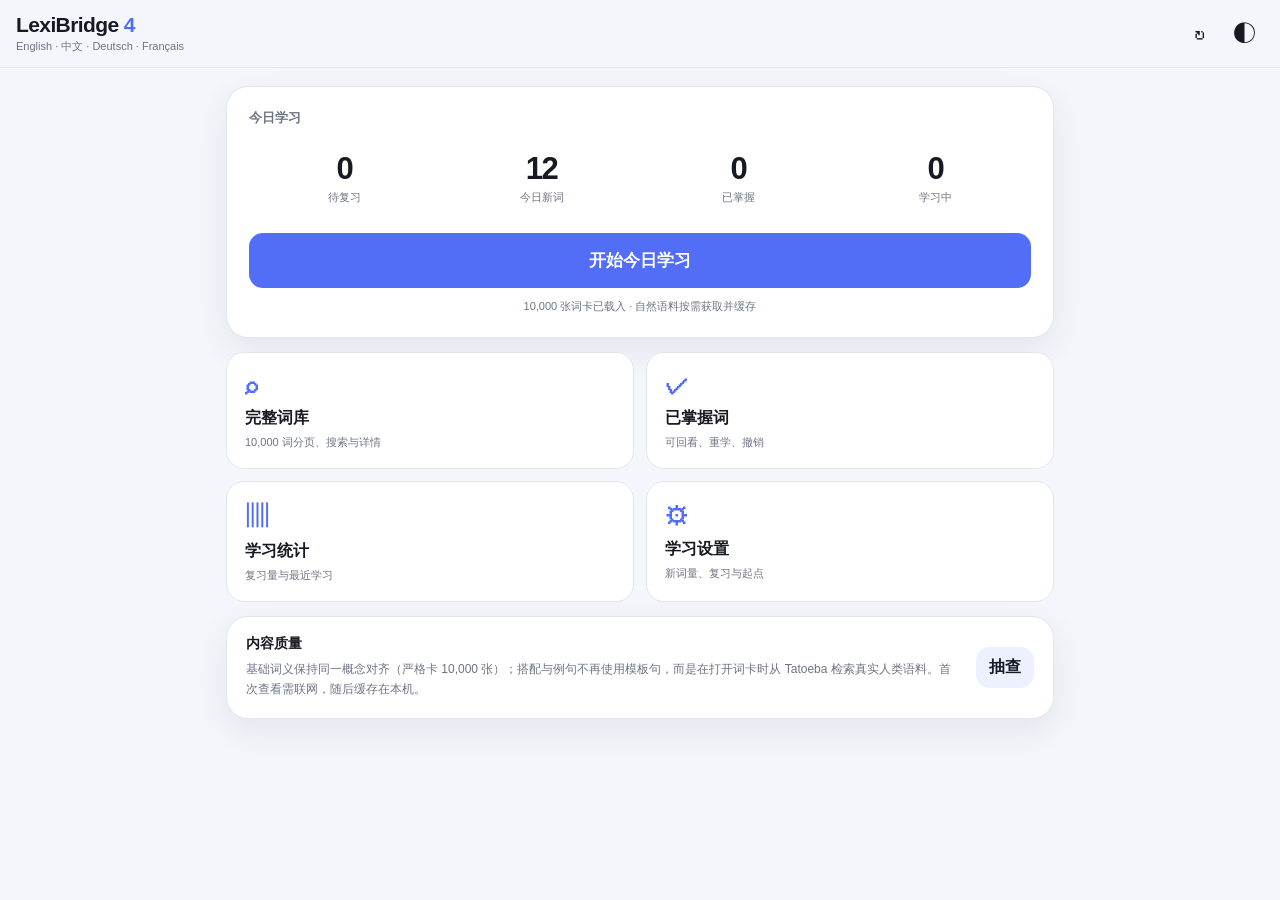
==== index.html @ 97f49d20 "Ship evidence-based natural corpus vocabulary content" ====
<!doctype html>
<html lang="zh-CN">
<head>
<meta charset="utf-8">
<meta name="viewport" content="width=device-width,initial-scale=1,viewport-fit=cover">
<meta name="theme-color" content="#f4f6fb">
<meta name="apple-mobile-web-app-capable" content="yes">
<meta name="apple-mobile-web-app-status-bar-style" content="default">
<meta name="apple-mobile-web-app-title" content="LexiBridge">
<meta name="format-detection" content="telephone=no">
<title>LexiBridge 4 · 英中德法词汇</title>
<link rel="manifest" href="manifest.webmanifest">
<link rel="stylesheet" href="styles.css?v=8">
</head>
<body>
<div id="app">
<header class="topbar">
  <button class="brandButton" type="button" data-view="homeView"><span class="brand">LexiBridge <b>4</b></span><span class="subtitle">English · 中文 · Deutsch · Français</span></button>
  <div class="topActions"><button class="iconbtn" id="updateBtn" type="button" aria-label="检查更新">↻</button><button class="iconbtn" id="themeBtn" type="button" aria-label="切换主题">◐</button></div>
</header>

<main>
<section id="homeView" class="view active">
  <div class="hero card">
    <div class="eyebrow">今日学习</div>
    <div class="metricRow">
      <button class="metric" type="button" data-open-status="due"><strong id="todayDue">—</strong><span>待复习</span></button>
      <button class="metric" type="button" data-open-status="new"><strong id="todayNew">—</strong><span>今日新词</span></button>
      <button class="metric" type="button" data-open-status="mastered"><strong id="mastered">—</strong><span>已掌握</span></button>
      <button class="metric" type="button" data-open-status="learning"><strong id="learningCount">—</strong><span>学习中</span></button>
    </div>
    <button class="primary big" id="startBtn" type="button" disabled>开始今日学习</button>
    <div class="buildState" id="buildState">正在读取 10,000 词库…</div>
  </div>
  <div class="grid2">
    <button class="navcard" type="button" data-view="browseView"><b>⌕</b><span>完整词库</span><small>10,000 词分页、搜索与详情</small></button>
    <button class="navcard" type="button" data-open-status="mastered"><b>✓</b><span>已掌握词</span><small>可回看、重学、撤销</small></button>
    <button class="navcard" type="button" data-view="statsView"><b>▥</b><span>学习统计</span><small>复习量与最近学习</small></button>
    <button class="navcard" type="button" data-view="settingsView"><b>⚙</b><span>学习设置</span><small>新词量、复习与起点</small></button>
  </div>
  <div class="card qualityCard"><div><h2>内容质量</h2><p id="qualitySummary">正在核验四语语义对齐。词卡会区分词网自然例句与结构化语境，不把自动补全冒充人工审校。</p></div><button class="secondary compact" type="button" data-view="browseView">抽查</button></div>
</section>

<section id="studyView" class="view">
  <div class="studyHead"><button class="back" type="button" data-view="homeView">‹</button><div><b id="studyProgress">0 / 0</b><small id="queueLabel">今日队列</small></div><button class="textbtn" type="button" id="endStudy">结束</button></div>
  <div class="progress"><i id="progressBar"></i></div>
  <article class="wordcard">
    <div class="badges"><span id="bandBadge"></span><span id="posBadge"></span><span id="qualityBadge"></span><span id="statusBadge"></span></div>
    <div class="wordLine"><h1 id="studyWord">—</h1><button class="speak" type="button" data-lang="en-US" data-target="studyWord">🔊</button></div>
    <div class="prompt">先主动回忆当前词义，再尝试说出中文、德语和法语对应表达。</div>
    <button class="primary reveal" type="button" id="revealBtn">显示答案</button>
    <div id="answer" class="answer hidden">
      <div class="meaningGrid" id="studyMeaningGrid"></div>
      <section class="usageBlock"><div class="blockTitle"><h2>常用搭配 / 相关表达</h2><span id="studyUsageSource"></span></div><div class="quadList" id="studyPhrases"></div></section>
      <section class="usageBlock"><div class="blockTitle"><h2>四语例句</h2><span id="studyExampleSource"></span></div><div class="quadList examples" id="studyExamples"></div></section>
      <button class="linkButton" type="button" id="openStudyDetail">查看完整词卡与学习记录</button>
      <div class="rating"><button type="button" data-rate="again"><b>忘记</b><small>约 10 分钟</small></button><button type="button" data-rate="hard"><b>困难</b><small>短间隔</small></button><button type="button" data-rate="good"><b>记得</b><small>正常间隔</small></button><button type="button" data-rate="easy"><b>熟练</b><small>长间隔</small></button></div>
      <button class="secondary full" type="button" id="knownCurrent">这个词我原本就会</button>
    </div>
  </article>
</section>

<section id="browseView" class="view">
  <div class="sectionHead"><button class="back" type="button" data-view="homeView">‹</button><h1>完整词库</h1><button class="textbtn" type="button" id="resetFilters">重置</button></div>
  <div class="searchShell"><span>⌕</span><input class="search" id="searchInput" inputmode="search" autocomplete="off" autocapitalize="none" spellcheck="false" placeholder="搜索单词、变形、释义、德语或法语"><button type="button" id="clearSearch">×</button></div>
  <p class="searchHelp" id="searchHelp">支持词形还原与相关度排序，例如 contaminated → contaminate。</p>
  <div class="filterScroller"><button class="chip active" type="button" data-band="all">全部层级</button><button class="chip" type="button" data-band="core">核心</button><button class="chip" type="button" data-band="upper">中高级</button><button class="chip" type="button" data-band="academic">学术</button><button class="chip" type="button" data-band="advanced">高级</button></div>
  <div class="filterRow"><label>状态<select id="statusFilter"><option value="all">全部状态</option><option value="new">未学习</option><option value="learning">学习中</option><option value="due">到期</option><option value="mastered">已掌握</option><option value="known">原本已会</option><option value="favorite">收藏</option></select></label><label>词性<select id="posFilter"><option value="all">全部词性</option><option value="noun">名词</option><option value="verb">动词</option><option value="adjective">形容词</option><option value="adverb">副词</option></select></label><label>排序<select id="sortFilter"><option value="relevance">相关度 / 词频</option><option value="rank">词频序</option><option value="alpha">字母序</option><option value="recent">最近学习</option></select></label></div>
  <div class="resultMeta"><span id="resultSummary">正在准备词库…</span><button class="linkButton inline" type="button" id="jumpRankBtn">跳到序号</button></div>
  <div id="searchResults" class="results"></div>
  <nav class="pager" id="pager"><button class="secondary" type="button" id="prevPage">上一页</button><button class="pageInfo" type="button" id="pageInfo">第 1 / 1 页</button><button class="secondary" type="button" id="nextPage">下一页</button></nav>
</section>

<section id="statsView" class="view">
  <div class="sectionHead"><button class="back" type="button" data-view="homeView">‹</button><h1>学习统计</h1><span></span></div>
  <div class="statsGrid"><button class="card statCard" type="button" data-open-status="learning"><strong id="statSeen">0</strong><span>已接触</span></button><button class="card statCard" type="button" data-open-status="mastered"><strong id="statMastered">0</strong><span>已掌握</span></button><div class="card statCard"><strong id="statReviews">0</strong><span>累计评分</span></div><button class="card statCard" type="button" data-open-status="known"><strong id="statKnown">0</strong><span>原本已会</span></button></div>
  <div class="card chartCard"><h2>未来 7 天到期量</h2><div id="forecast" class="forecast"></div></div>
  <div class="card listCard"><div class="blockTitle"><h2>最近学习</h2><button class="linkButton inline" type="button" data-open-status="learning">查看全部</button></div><div id="recentList" class="miniList"></div></div>
</section>

<section id="settingsView" class="view">
  <div class="sectionHead"><button class="back" type="button" data-view="homeView">‹</button><h1>设置</h1><span></span></div>
  <div class="card settings"><label>每天新词 <input id="dailyNew" type="number" min="0" max="100"></label><label>每天最多复习 <input id="reviewCap" type="number" min="10" max="500"></label><label>新词起点 <select id="startBand"><option value="1">完整 10,000（从核心开始）</option><option value="2501">从中高级 2,501 开始</option><option value="5001">从学术扩展 5,001 开始</option><option value="8001">从高级拓展 8,001 开始</option></select></label><label>掌握至少成功次数 <input id="masterReps" type="number" min="3" max="20"></label><label>掌握所需长期间隔（天） <input id="masterDays" type="number" min="14" max="180"></label><label>每页显示 <select id="pageSize"><option value="40">40 个</option><option value="80">80 个</option><option value="120">120 个</option></select></label><button class="primary full" type="button" id="saveSettings">保存设置</button></div>
  <div class="card settings"><h2>基础词批量状态</h2><p class="settingNote">只标记尚无个人复习记录的核心 2,500 词，可撤销。</p><button class="secondary full" type="button" id="foundationToggle">将核心 2,500 词标记为已会</button></div>
  <div class="card settings"><h2>数据与迁移</h2><button class="secondary full" type="button" id="exportBtn">导出完整学习备份</button><label class="secondary full fileLabel">导入学习备份<input id="importInput" type="file" accept="application/json"></label><button class="danger full" type="button" id="resetBtn">清空学习记录</button></div>
  <div class="card tiny"><b>词库说明</b><p>严格版词库只接受同一 WordNet/ILI 概念下同时存在中、英、德、法对应词的卡片；词网没有自然例句时会显示明确标注的结构化语境。</p></div>
</section>
</main>

<div class="dialogBackdrop hidden" id="detailBackdrop">
  <section class="detailDialog" role="dialog" aria-modal="true">
    <header class="detailHeader"><button class="iconbtn" type="button" id="closeDetail">×</button><div><small>完整词卡</small><h1 id="detailWord">—</h1></div><button class="iconbtn" type="button" id="favoriteBtn">☆</button></header>
    <div class="detailScroll">
      <div class="badges" id="detailBadges"></div>
      <div class="detailActions"><button class="speakPill" type="button" data-lang="en-US" data-target="detailWord">🔊 English</button><button class="speakPill" type="button" id="speakGerman">🔊 Deutsch</button><button class="speakPill" type="button" id="speakFrench">🔊 Français</button></div>
      <div class="meaningGrid" id="detailMeaningGrid"></div>
      <section class="usageBlock"><div class="blockTitle"><h2>常用搭配 / 相关表达</h2><span id="detailUsageSource"></span></div><div class="quadList" id="detailPhrases"></div></section>
      <section class="usageBlock"><div class="blockTitle"><h2>四语例句</h2><span id="detailExampleSource"></span></div><div class="quadList examples" id="detailExamples"></div></section>
      <section class="progressPanel"><h2>学习记录</h2><div id="detailProgress"></div></section>
      <div class="dialogButtons"><button class="secondary" type="button" id="detailKnownBtn">标记原本已会</button><button class="secondary" type="button" id="detailRelearnBtn">重新加入复习</button><button class="danger" type="button" id="detailResetBtn">重置这个词的学习记录</button></div>
    </div>
  </section>
</div>
<div class="toast" id="toast"></div>
</div>
<script src="vocab/meta.js?v=8"></script>
<script src="vocab/part-00.js?v=8"></script><script src="vocab/part-01.js?v=8"></script><script src="vocab/part-02.js?v=8"></script><script src="vocab/part-03.js?v=8"></script><script src="vocab/part-04.js?v=8"></script><script src="vocab/part-05.js?v=8"></script><script src="vocab/part-06.js?v=8"></script><script src="vocab/part-07.js?v=8"></script><script src="vocab/part-08.js?v=8"></script><script src="vocab/part-09.js?v=8"></script>
<script src="app.js?v=8"></script>
</body>
</html>
---- styles.css ----
:root{
  --bg:#f4f6fb;--panel:#fff;--panel2:#f8f9fd;--text:#171a22;--muted:#6d7482;--line:#e2e6ef;
  --accent:#526df6;--accent2:#edf0ff;--good:#087f5b;--good2:#e6f7f1;--warn:#a66200;--warn2:#fff4d9;
  --danger:#c93f46;--danger2:#ffecef;--shadow:0 12px 34px rgba(25,34,65,.08);
  font-family:-apple-system,BlinkMacSystemFont,"SF Pro Text","PingFang SC","Segoe UI",sans-serif;color-scheme:light;
}
:root[data-theme=dark]{--bg:#0e1117;--panel:#171b24;--panel2:#111620;--text:#f4f6fb;--muted:#9ba4b4;--line:#2c3443;--accent:#8798ff;--accent2:#222b4e;--good:#61d6ac;--good2:#15372d;--warn:#ffc35b;--warn2:#3a2d16;--danger:#ff8b92;--danger2:#3a2025;--shadow:none;color-scheme:dark}
*{box-sizing:border-box}html{scroll-behavior:smooth}body{margin:0;background:var(--bg);color:var(--text);min-height:100vh;-webkit-tap-highlight-color:transparent}button,input,select{font:inherit}button{cursor:pointer;color:inherit}button:disabled{opacity:.5;cursor:not-allowed}.srOnly{position:absolute;width:1px;height:1px;padding:0;margin:-1px;overflow:hidden;clip:rect(0,0,0,0);white-space:nowrap;border:0}
.topbar{position:sticky;top:0;z-index:20;padding:calc(13px + env(safe-area-inset-top)) max(16px,env(safe-area-inset-right)) 13px max(16px,env(safe-area-inset-left));display:flex;align-items:center;justify-content:space-between;background:color-mix(in srgb,var(--bg) 88%,transparent);backdrop-filter:blur(22px);-webkit-backdrop-filter:blur(22px);border-bottom:1px solid var(--line)}
.brandButton{border:0;background:none;text-align:left;padding:0}.brand{display:block;font-size:21px;font-weight:850;letter-spacing:-.6px}.brand b{color:var(--accent)}.subtitle{display:block;font-size:11px;color:var(--muted);margin-top:2px}.topActions{display:flex;gap:4px}.iconbtn,.back,.textbtn,.speak,.miniSpeak{border:0;background:transparent}.iconbtn{font-size:23px;width:40px;height:40px;border-radius:50%}.iconbtn:active{background:var(--accent2)}
.view{display:none;max-width:860px;margin:auto;padding:18px 16px calc(34px + env(safe-area-inset-bottom))}.view.active{display:block}.card,.wordcard,.resultCard,.detailDialog{background:var(--panel);border:1px solid var(--line);box-shadow:var(--shadow)}.card,.wordcard{border-radius:22px}.hero{padding:22px}.eyebrow{font-size:13px;color:var(--muted);font-weight:750}.metricRow{display:grid;grid-template-columns:repeat(4,1fr);gap:6px;margin:17px 0 21px}.metric{border:0;background:transparent;border-radius:14px;padding:7px 2px}.metric:active{background:var(--accent2)}.metric strong{display:block;font-size:31px;letter-spacing:-1.4px}.metric span{font-size:11px;color:var(--muted)}
.primary,.secondary,.danger{border:0;border-radius:14px;padding:13px 16px;font-weight:760}.primary{background:var(--accent);color:#fff}.secondary{background:var(--accent2);color:var(--text)}.danger{background:var(--danger2);color:var(--danger)}.big{width:100%;font-size:17px;padding:16px}.compact{padding:10px 13px;white-space:nowrap}.full{width:100%;margin-top:10px}.buildState{font-size:11px;color:var(--muted);text-align:center;margin-top:10px;line-height:1.5}
.grid2{display:grid;grid-template-columns:1fr 1fr;gap:12px;margin:14px 0}.navcard{background:var(--panel);border:1px solid var(--line);border-radius:18px;padding:18px;text-align:left;min-height:112px}.navcard:active{transform:scale(.985)}.navcard b{display:block;font-size:24px;color:var(--accent)}.navcard span{display:block;font-weight:820;margin:9px 0 3px}.navcard small{color:var(--muted);font-size:11px;line-height:1.4}.qualityCard{padding:18px 19px;display:flex;align-items:center;gap:14px}.qualityCard>div{flex:1}.qualityCard h2,.chartCard h2,.listCard h2,.usageBlock h2,.progressPanel h2,.settings h2{font-size:14px;margin:0 0 7px}.qualityCard p{font-size:12px;color:var(--muted);line-height:1.65;margin:0}
.studyHead,.sectionHead{display:grid;grid-template-columns:52px 1fr 52px;align-items:center;margin-bottom:10px}.studyHead>div,.sectionHead h1{text-align:center}.sectionHead h1{font-size:19px;margin:0}.studyHead small{display:block;color:var(--muted);font-size:11px}.back{font-size:38px;text-align:left;padding:0;height:44px}.textbtn{font-size:13px;color:var(--accent);padding:8px 0}.progress{height:4px;background:var(--line);border-radius:4px;overflow:hidden;margin-bottom:14px}.progress i{display:block;height:100%;background:var(--accent);transition:.25s}.wordcard{padding:24px 20px}.badges{display:flex;gap:7px;flex-wrap:wrap}.badges span,.rank,.statusPill,.sourcePill{font-size:10px;padding:5px 8px;border-radius:999px;background:var(--accent2);color:var(--muted)}.statusPill.good{background:var(--good2);color:var(--good)}.statusPill.warn{background:var(--warn2);color:var(--warn)}.wordLine{display:flex;align-items:center;justify-content:center;gap:8px;margin:25px 0 12px}.wordLine h1{font-size:43px;line-height:1.05;margin:0;letter-spacing:-1.6px;overflow-wrap:anywhere;text-align:center}.speak{font-size:20px}.prompt{text-align:center;color:var(--muted);font-size:14px;line-height:1.65;margin:14px auto 24px;max-width:520px}.reveal{display:block;margin:auto;min-width:190px}.hidden{display:none!important}
.meaningGrid{display:grid;grid-template-columns:1fr 1fr;gap:10px;margin-top:18px}.meaningBox{border:1px solid var(--line);border-radius:15px;padding:13px;background:var(--panel2)}.meaningBox header{display:flex;justify-content:space-between;align-items:center}.meaningBox label{font-size:10px;text-transform:uppercase;color:var(--muted);font-weight:850}.meaningBox p{margin:6px 0 0;font-size:14px;line-height:1.5}.miniSpeak{padding:2px 4px;font-size:12px}.usageBlock,.progressPanel{border:1px solid var(--line);border-radius:16px;padding:14px;margin-top:11px}.blockTitle{display:flex;align-items:center;justify-content:space-between;gap:8px}.blockTitle h2{margin:0}.blockTitle span{font-size:9px;color:var(--muted)}.quadList{display:grid;gap:8px;margin-top:10px}.quadItem{display:grid;grid-template-columns:28px 1fr;gap:7px;align-items:start;font-size:13px;line-height:1.55}.quadItem b{font-size:10px;color:var(--accent);padding-top:2px}.quadItem span{color:var(--muted)}.quadList.examples .quadItem span{color:var(--text)}.linkButton{border:0;background:none;color:var(--accent);font-size:12px;padding:11px 0;text-align:left}.linkButton.inline{padding:0}.rating{display:grid;grid-template-columns:repeat(4,1fr);gap:6px;margin-top:13px}.rating button{border:1px solid var(--line);background:var(--panel2);border-radius:13px;padding:10px 3px}.rating b{display:block;font-size:12px}.rating small{display:block;color:var(--muted);font-size:9px;margin-top:3px}
.searchShell{display:grid;grid-template-columns:24px 1fr 34px;align-items:center;border:1px solid var(--line);border-radius:16px;background:var(--panel);padding:0 8px 0 13px;box-shadow:var(--shadow)}.searchShell>span{color:var(--muted);font-size:20px}.search{width:100%;border:0;background:transparent;color:var(--text);padding:14px 6px;outline:none}.searchShell>button{border:0;background:transparent;color:var(--muted);font-size:22px;height:38px}.searchHelp{margin:7px 3px 0;color:var(--muted);font-size:10px;line-height:1.5}.filterScroller{display:flex;gap:7px;overflow:auto;padding:12px 0 9px;scrollbar-width:none}.filterScroller::-webkit-scrollbar{display:none}.chip{white-space:nowrap;border:1px solid var(--line);background:var(--panel);color:var(--muted);border-radius:999px;padding:8px 12px;font-size:12px}.chip.active{background:var(--accent);color:#fff;border-color:var(--accent)}.filterRow{display:grid;grid-template-columns:repeat(3,1fr);gap:8px}.filterRow label{font-size:9px;color:var(--muted)}.filterRow select{display:block;width:100%;margin-top:4px;border:1px solid var(--line);background:var(--panel);color:var(--text);border-radius:11px;padding:9px 7px;font-size:11px}.resultMeta{display:flex;align-items:center;justify-content:space-between;gap:12px;margin:14px 2px 8px;color:var(--muted);font-size:11px}.results{display:grid;gap:9px}.resultCard{width:100%;border-radius:18px;padding:14px 15px;text-align:left;display:grid;grid-template-columns:minmax(0,1fr) minmax(0,1.25fr);gap:12px}.resultCard:active{transform:scale(.992)}.resultTop{min-width:0}.resultTitle{display:flex;align-items:center;gap:7px;min-width:0}.resultTitle strong{font-size:19px;overflow:hidden;text-overflow:ellipsis;white-space:nowrap}.resultMetaLine{display:flex;gap:5px;flex-wrap:wrap;margin-top:6px;color:var(--muted);font-size:10px}.langs{display:grid;gap:5px;font-size:12px;align-content:center;min-width:0}.langs span{overflow:hidden;text-overflow:ellipsis;white-space:nowrap}.phrasePreview{display:block;color:var(--muted);font-size:10px;margin-top:7px;overflow:hidden;text-overflow:ellipsis;white-space:nowrap}.match{background:var(--warn2);color:var(--text);border-radius:3px;padding:0 1px}.empty{text-align:center;color:var(--muted);padding:42px 10px}.pager{display:grid;grid-template-columns:1fr auto 1fr;align-items:center;gap:10px;margin:14px 0 22px}.pager .secondary:first-child{justify-self:start}.pager .secondary:last-child{justify-self:end}.pageInfo{border:0;background:transparent;color:var(--muted);font-size:12px;padding:10px}.pager .secondary{padding:10px 14px;font-size:12px}
.statsGrid{display:grid;grid-template-columns:1fr 1fr;gap:10px;margin-bottom:12px}.statCard{padding:20px;text-align:center;border-radius:18px}.statCard strong{display:block;font-size:30px}.statCard span{font-size:11px;color:var(--muted)}button.statCard:active{background:var(--accent2)}.chartCard,.listCard{padding:18px;margin-bottom:12px}.forecast{height:180px;display:grid;grid-template-columns:repeat(7,1fr);gap:7px;align-items:end}.forecast div{height:150px;display:flex;flex-direction:column;justify-content:flex-end;align-items:center;gap:4px}.forecast i{width:70%;background:var(--accent);border-radius:8px 8px 3px 3px;min-height:5px}.forecast b{font-size:10px}.forecast span{font-size:9px;color:var(--muted)}.miniList{display:grid;gap:1px}.miniItem{border:0;background:transparent;padding:11px 0;border-bottom:1px solid var(--line);display:flex;justify-content:space-between;align-items:center;text-align:left}.miniItem:last-child{border-bottom:0}.miniItem b{font-size:14px}.miniItem span{font-size:10px;color:var(--muted)}
.settings{padding:18px;margin-bottom:12px}.settings>label:not(.fileLabel){display:flex;align-items:center;justify-content:space-between;gap:12px;padding:11px 0;border-bottom:1px solid var(--line);font-size:13px}.settings input[type=number],.settings select{max-width:165px;border:1px solid var(--line);background:var(--panel2);color:var(--text);border-radius:9px;padding:8px}.settingNote,.tiny p{margin:0;color:var(--muted);font-size:12px;line-height:1.65}.fileLabel{display:block;text-align:center;position:relative}.fileLabel input{position:absolute;opacity:0;inset:0;width:100%}.tiny{padding:16px;font-size:12px}
.dialogBackdrop{position:fixed;inset:0;z-index:80;background:rgba(6,9,16,.52);display:flex;align-items:flex-end;justify-content:center;padding-top:env(safe-area-inset-top)}.detailDialog{width:min(760px,100%);height:min(92vh,900px);border-radius:26px 26px 0 0;overflow:hidden;display:flex;flex-direction:column}.detailHeader{display:grid;grid-template-columns:48px 1fr 48px;align-items:center;padding:12px 12px 10px;border-bottom:1px solid var(--line);background:var(--panel)}.detailHeader>div{text-align:center}.detailHeader small{color:var(--muted);font-size:9px}.detailHeader h1{font-size:24px;margin:1px 0 0;overflow-wrap:anywhere}.detailScroll{overflow:auto;padding:15px 16px calc(24px + env(safe-area-inset-bottom))}.detailActions{display:flex;gap:7px;overflow:auto;margin:12px 0}.speakPill{border:1px solid var(--line);background:var(--panel2);border-radius:999px;padding:8px 11px;white-space:nowrap;font-size:11px}.progressPanel #detailProgress{font-size:12px;color:var(--muted);line-height:1.7}.progressFacts{display:grid;grid-template-columns:repeat(3,1fr);gap:8px;margin-top:9px}.progressFacts div{background:var(--panel2);border-radius:11px;padding:9px;text-align:center}.progressFacts b{display:block;color:var(--text);font-size:15px}.progressFacts span{font-size:9px}.dialogButtons{display:grid;grid-template-columns:1fr 1fr;gap:8px;margin-top:12px}.dialogButtons .danger{grid-column:1/-1}.toast{position:fixed;left:50%;bottom:calc(24px + env(safe-area-inset-bottom));transform:translate(-50%,20px);background:#111827;color:#fff;padding:10px 15px;border-radius:999px;font-size:12px;opacity:0;pointer-events:none;transition:.2s;z-index:120;max-width:92%;text-align:center}.toast.show{opacity:1;transform:translate(-50%,0)}
@media(min-width:760px){.dialogBackdrop{align-items:center;padding:20px}.detailDialog{border-radius:26px;height:min(88vh,860px)}}
@media(max-width:560px){.view{padding-left:12px;padding-right:12px}.hero{padding:19px 15px}.metricRow{grid-template-columns:repeat(4,1fr)}.metric strong{font-size:27px}.metric span{font-size:9px}.wordcard{padding:20px 13px}.wordLine h1{font-size:36px}.meaningGrid{grid-template-columns:1fr}.rating{gap:4px}.rating button{padding:10px 1px}.resultCard{grid-template-columns:1fr}.filterRow{grid-template-columns:1fr 1fr}.filterRow label:last-child{grid-column:1/-1}.qualityCard{align-items:flex-start;flex-direction:column}.qualityCard .compact{width:100%}.dialogButtons{grid-template-columns:1fr}.dialogButtons .danger{grid-column:auto}.grid2{gap:10px}.navcard{padding:16px;min-height:108px}}
@media(max-width:370px){.metricRow{grid-template-columns:1fr 1fr}.grid2{grid-template-columns:1fr}.rating{grid-template-columns:1fr 1fr}}
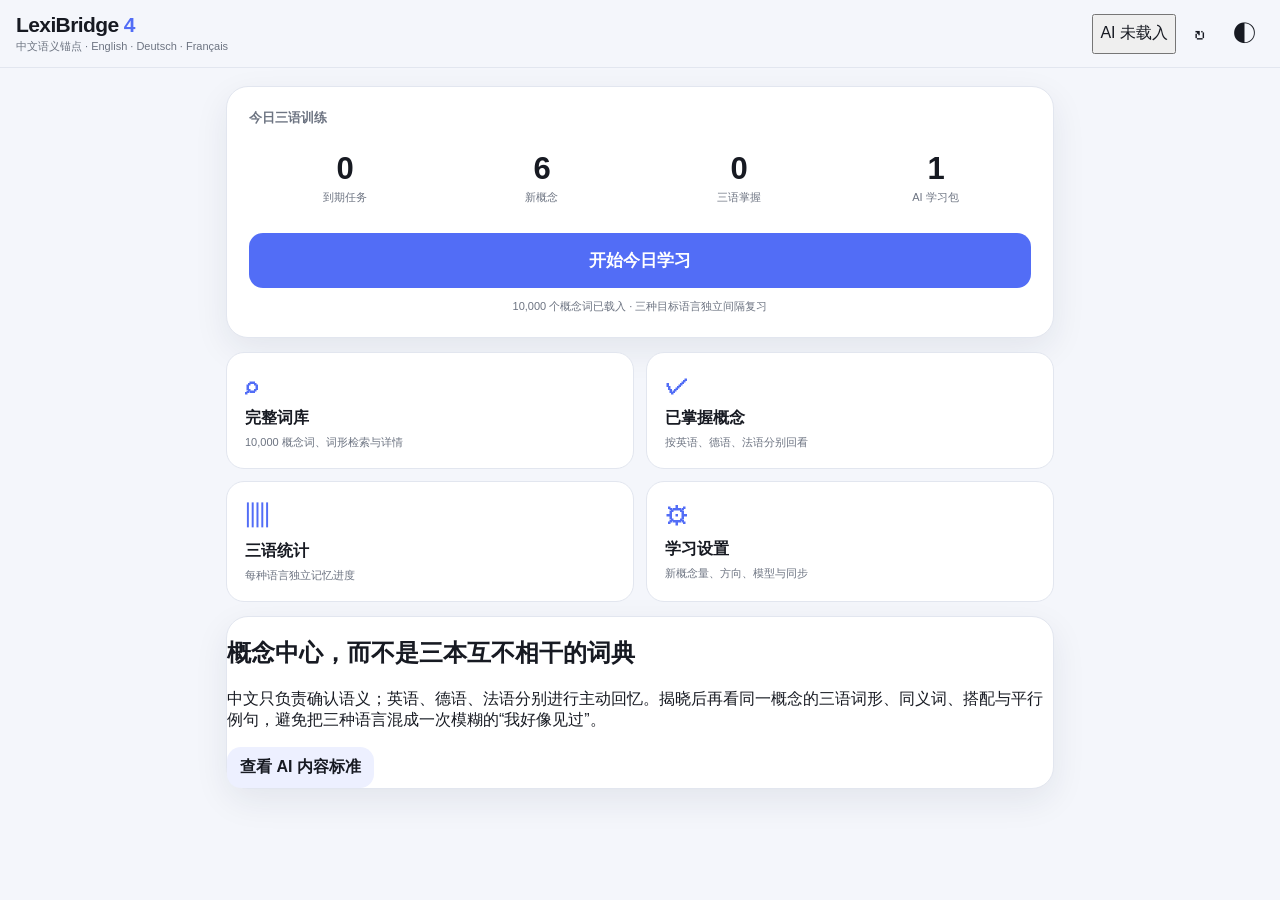
==== commit 55e2df02: "Redesign app around concept-centered English German French learning" ====
--- a/index.html
+++ b/index.html
@@ -8,103 +8,202 @@
 <meta name="apple-mobile-web-app-status-bar-style" content="default">
 <meta name="apple-mobile-web-app-title" content="LexiBridge">
 <meta name="format-detection" content="telephone=no">
-<title>LexiBridge 4 · 英中德法词汇</title>
+<title>LexiBridge 4 · 英德法概念词汇</title>
 <link rel="manifest" href="manifest.webmanifest">
-<link rel="stylesheet" href="styles.css?v=8">
+<link rel="stylesheet" href="styles.css?v=9">
+<script src="https://js.puter.com/v2/"></script>
 </head>
 <body>
 <div id="app">
 <header class="topbar">
-  <button class="brandButton" type="button" data-view="homeView"><span class="brand">LexiBridge <b>4</b></span><span class="subtitle">English · 中文 · Deutsch · Français</span></button>
-  <div class="topActions"><button class="iconbtn" id="updateBtn" type="button" aria-label="检查更新">↻</button><button class="iconbtn" id="themeBtn" type="button" aria-label="切换主题">◐</button></div>
+  <button class="brandButton" type="button" data-view="homeView" aria-label="返回首页">
+    <span class="brand">LexiBridge <b>4</b></span>
+    <span class="subtitle">中文语义锚点 · English · Deutsch · Français</span>
+  </button>
+  <div class="topActions">
+    <button class="aiStatusBtn" id="aiBtn" type="button" aria-label="启用 AI 四语学习包"><span id="aiDot"></span><span id="aiBtnText">启用 AI</span></button>
+    <button class="iconbtn" id="updateBtn" type="button" aria-label="检查更新">↻</button>
+    <button class="iconbtn" id="themeBtn" type="button" aria-label="切换主题">◐</button>
+  </div>
 </header>
 
 <main>
 <section id="homeView" class="view active">
   <div class="hero card">
-    <div class="eyebrow">今日学习</div>
+    <div class="eyebrow">今日三语训练</div>
     <div class="metricRow">
-      <button class="metric" type="button" data-open-status="due"><strong id="todayDue">—</strong><span>待复习</span></button>
-      <button class="metric" type="button" data-open-status="new"><strong id="todayNew">—</strong><span>今日新词</span></button>
-      <button class="metric" type="button" data-open-status="mastered"><strong id="mastered">—</strong><span>已掌握</span></button>
-      <button class="metric" type="button" data-open-status="learning"><strong id="learningCount">—</strong><span>学习中</span></button>
+      <button class="metric" type="button" data-open-status="due"><strong id="todayDue">—</strong><span>到期任务</span></button>
+      <button class="metric" type="button" data-open-status="new"><strong id="todayNew">—</strong><span>新概念</span></button>
+      <button class="metric" type="button" data-open-status="mastered"><strong id="mastered">—</strong><span>三语掌握</span></button>
+      <button class="metric" type="button" data-open-status="rich"><strong id="richCount">—</strong><span>AI 学习包</span></button>
     </div>
     <button class="primary big" id="startBtn" type="button" disabled>开始今日学习</button>
     <div class="buildState" id="buildState">正在读取 10,000 词库…</div>
   </div>
+
   <div class="grid2">
-    <button class="navcard" type="button" data-view="browseView"><b>⌕</b><span>完整词库</span><small>10,000 词分页、搜索与详情</small></button>
-    <button class="navcard" type="button" data-open-status="mastered"><b>✓</b><span>已掌握词</span><small>可回看、重学、撤销</small></button>
-    <button class="navcard" type="button" data-view="statsView"><b>▥</b><span>学习统计</span><small>复习量与最近学习</small></button>
-    <button class="navcard" type="button" data-view="settingsView"><b>⚙</b><span>学习设置</span><small>新词量、复习与起点</small></button>
-  </div>
-  <div class="card qualityCard"><div><h2>内容质量</h2><p id="qualitySummary">正在核验四语语义对齐。词卡会区分词网自然例句与结构化语境，不把自动补全冒充人工审校。</p></div><button class="secondary compact" type="button" data-view="browseView">抽查</button></div>
+    <button class="navcard" type="button" data-view="browseView"><b>⌕</b><span>完整词库</span><small>10,000 概念词、词形检索与详情</small></button>
+    <button class="navcard" type="button" data-open-status="mastered"><b>✓</b><span>已掌握概念</span><small>按英语、德语、法语分别回看</small></button>
+    <button class="navcard" type="button" data-view="statsView"><b>▥</b><span>三语统计</span><small>每种语言独立记忆进度</small></button>
+    <button class="navcard" type="button" data-view="settingsView"><b>⚙</b><span>学习设置</span><small>新概念量、方向、模型与同步</small></button>
+  </div>
+
+  <div class="card principleCard">
+    <div>
+      <h2>概念中心，而不是三本互不相干的词典</h2>
+      <p>中文只负责确认语义；英语、德语、法语分别进行主动回忆。揭晓后再看同一概念的三语词形、同义词、搭配与平行例句，避免把三种语言混成一次模糊的“我好像见过”。</p>
+    </div>
+    <button class="secondary compact" type="button" id="aiExplainBtn">查看 AI 内容标准</button>
+  </div>
 </section>
 
 <section id="studyView" class="view">
-  <div class="studyHead"><button class="back" type="button" data-view="homeView">‹</button><div><b id="studyProgress">0 / 0</b><small id="queueLabel">今日队列</small></div><button class="textbtn" type="button" id="endStudy">结束</button></div>
+  <div class="studyHead">
+    <button class="back" type="button" data-view="homeView">‹</button>
+    <div><b id="studyProgress">0 / 0</b><small id="queueLabel">今日队列</small></div>
+    <button class="textbtn" type="button" id="endStudy">结束</button>
+  </div>
   <div class="progress"><i id="progressBar"></i></div>
   <article class="wordcard">
-    <div class="badges"><span id="bandBadge"></span><span id="posBadge"></span><span id="qualityBadge"></span><span id="statusBadge"></span></div>
-    <div class="wordLine"><h1 id="studyWord">—</h1><button class="speak" type="button" data-lang="en-US" data-target="studyWord">🔊</button></div>
-    <div class="prompt">先主动回忆当前词义，再尝试说出中文、德语和法语对应表达。</div>
+    <div class="badges"><span id="bandBadge"></span><span id="posBadge"></span><span id="langBadge"></span><span id="directionBadge"></span><span id="statusBadge"></span></div>
+    <div class="cueBlock">
+      <div class="cueLabel" id="cueLabel">请回忆</div>
+      <h1 id="studyCue">—</h1>
+      <button class="speak" type="button" id="studySpeakBtn" aria-label="朗读">🔊</button>
+    </div>
+    <div class="prompt" id="recallPrompt">先独立回忆，再显示答案。</div>
     <button class="primary reveal" type="button" id="revealBtn">显示答案</button>
     <div id="answer" class="answer hidden">
+      <div class="answerHead">
+        <div><small>目标答案</small><h2 id="targetAnswer">—</h2></div>
+        <button class="speakPill" type="button" id="answerSpeakBtn">🔊 朗读</button>
+      </div>
       <div class="meaningGrid" id="studyMeaningGrid"></div>
-      <section class="usageBlock"><div class="blockTitle"><h2>常用搭配 / 相关表达</h2><span id="studyUsageSource"></span></div><div class="quadList" id="studyPhrases"></div></section>
-      <section class="usageBlock"><div class="blockTitle"><h2>四语例句</h2><span id="studyExampleSource"></span></div><div class="quadList examples" id="studyExamples"></div></section>
-      <button class="linkButton" type="button" id="openStudyDetail">查看完整词卡与学习记录</button>
-      <div class="rating"><button type="button" data-rate="again"><b>忘记</b><small>约 10 分钟</small></button><button type="button" data-rate="hard"><b>困难</b><small>短间隔</small></button><button type="button" data-rate="good"><b>记得</b><small>正常间隔</small></button><button type="button" data-rate="easy"><b>熟练</b><small>长间隔</small></button></div>
-      <button class="secondary full" type="button" id="knownCurrent">这个词我原本就会</button>
+      <div class="aiPanel" id="studyAiPanel"></div>
+      <button class="linkButton" type="button" id="openStudyDetail">打开完整四语学习包</button>
+      <div class="rating">
+        <button type="button" data-rate="again"><b>忘记</b><small>10 分钟</small></button>
+        <button type="button" data-rate="hard"><b>困难</b><small>短间隔</small></button>
+        <button type="button" data-rate="good"><b>记得</b><small>正常间隔</small></button>
+        <button type="button" data-rate="easy"><b>熟练</b><small>长间隔</small></button>
+      </div>
+      <button class="secondary full" type="button" id="knownCurrent">这一语言的词我原本就会</button>
     </div>
   </article>
 </section>
 
 <section id="browseView" class="view">
-  <div class="sectionHead"><button class="back" type="button" data-view="homeView">‹</button><h1>完整词库</h1><button class="textbtn" type="button" id="resetFilters">重置</button></div>
-  <div class="searchShell"><span>⌕</span><input class="search" id="searchInput" inputmode="search" autocomplete="off" autocapitalize="none" spellcheck="false" placeholder="搜索单词、变形、释义、德语或法语"><button type="button" id="clearSearch">×</button></div>
-  <p class="searchHelp" id="searchHelp">支持词形还原与相关度排序，例如 contaminated → contaminate。</p>
-  <div class="filterScroller"><button class="chip active" type="button" data-band="all">全部层级</button><button class="chip" type="button" data-band="core">核心</button><button class="chip" type="button" data-band="upper">中高级</button><button class="chip" type="button" data-band="academic">学术</button><button class="chip" type="button" data-band="advanced">高级</button></div>
-  <div class="filterRow"><label>状态<select id="statusFilter"><option value="all">全部状态</option><option value="new">未学习</option><option value="learning">学习中</option><option value="due">到期</option><option value="mastered">已掌握</option><option value="known">原本已会</option><option value="favorite">收藏</option></select></label><label>词性<select id="posFilter"><option value="all">全部词性</option><option value="noun">名词</option><option value="verb">动词</option><option value="adjective">形容词</option><option value="adverb">副词</option></select></label><label>排序<select id="sortFilter"><option value="relevance">相关度 / 词频</option><option value="rank">词频序</option><option value="alpha">字母序</option><option value="recent">最近学习</option></select></label></div>
+  <div class="sectionHead"><button class="back" type="button" data-view="homeView">‹</button><h1>完整概念词库</h1><button class="textbtn" type="button" id="resetFilters">重置</button></div>
+  <div class="searchShell"><span>⌕</span><input class="search" id="searchInput" inputmode="search" autocomplete="off" autocapitalize="none" spellcheck="false" placeholder="搜索单词、变形、中文、德语或法语"><button type="button" id="clearSearch">×</button></div>
+  <p class="searchHelp">支持常见词形还原，例如 contaminated → contaminate、analyses → analysis。</p>
+  <div class="filterScroller">
+    <button class="chip active" type="button" data-band="all">全部层级</button>
+    <button class="chip" type="button" data-band="core">核心</button>
+    <button class="chip" type="button" data-band="upper">中高级</button>
+    <button class="chip" type="button" data-band="academic">学术</button>
+    <button class="chip" type="button" data-band="advanced">高级</button>
+  </div>
+  <div class="filterRow">
+    <label>状态<select id="statusFilter"><option value="all">全部状态</option><option value="new">未学习</option><option value="learning">学习中</option><option value="due">有到期任务</option><option value="mastered">三语已掌握</option><option value="partial">部分语言已掌握</option><option value="rich">已有 AI 学习包</option><option value="favorite">收藏</option></select></label>
+    <label>词性<select id="posFilter"><option value="all">全部词性</option><option value="noun">名词</option><option value="verb">动词</option><option value="adjective">形容词</option><option value="adverb">副词</option></select></label>
+    <label>排序<select id="sortFilter"><option value="relevance">相关度 / 词频</option><option value="rank">词频序</option><option value="alpha">字母序</option><option value="recent">最近学习</option></select></label>
+  </div>
   <div class="resultMeta"><span id="resultSummary">正在准备词库…</span><button class="linkButton inline" type="button" id="jumpRankBtn">跳到序号</button></div>
   <div id="searchResults" class="results"></div>
   <nav class="pager" id="pager"><button class="secondary" type="button" id="prevPage">上一页</button><button class="pageInfo" type="button" id="pageInfo">第 1 / 1 页</button><button class="secondary" type="button" id="nextPage">下一页</button></nav>
 </section>
 
 <section id="statsView" class="view">
-  <div class="sectionHead"><button class="back" type="button" data-view="homeView">‹</button><h1>学习统计</h1><span></span></div>
-  <div class="statsGrid"><button class="card statCard" type="button" data-open-status="learning"><strong id="statSeen">0</strong><span>已接触</span></button><button class="card statCard" type="button" data-open-status="mastered"><strong id="statMastered">0</strong><span>已掌握</span></button><div class="card statCard"><strong id="statReviews">0</strong><span>累计评分</span></div><button class="card statCard" type="button" data-open-status="known"><strong id="statKnown">0</strong><span>原本已会</span></button></div>
-  <div class="card chartCard"><h2>未来 7 天到期量</h2><div id="forecast" class="forecast"></div></div>
+  <div class="sectionHead"><button class="back" type="button" data-view="homeView">‹</button><h1>三语学习统计</h1><span></span></div>
+  <div class="languageStats" id="languageStats"></div>
+  <div class="card chartCard"><h2>未来 7 天到期任务</h2><div id="forecast" class="forecast"></div></div>
   <div class="card listCard"><div class="blockTitle"><h2>最近学习</h2><button class="linkButton inline" type="button" data-open-status="learning">查看全部</button></div><div id="recentList" class="miniList"></div></div>
 </section>
 
 <section id="settingsView" class="view">
   <div class="sectionHead"><button class="back" type="button" data-view="homeView">‹</button><h1>设置</h1><span></span></div>
-  <div class="card settings"><label>每天新词 <input id="dailyNew" type="number" min="0" max="100"></label><label>每天最多复习 <input id="reviewCap" type="number" min="10" max="500"></label><label>新词起点 <select id="startBand"><option value="1">完整 10,000（从核心开始）</option><option value="2501">从中高级 2,501 开始</option><option value="5001">从学术扩展 5,001 开始</option><option value="8001">从高级拓展 8,001 开始</option></select></label><label>掌握至少成功次数 <input id="masterReps" type="number" min="3" max="20"></label><label>掌握所需长期间隔（天） <input id="masterDays" type="number" min="14" max="180"></label><label>每页显示 <select id="pageSize"><option value="40">40 个</option><option value="80">80 个</option><option value="120">120 个</option></select></label><button class="primary full" type="button" id="saveSettings">保存设置</button></div>
-  <div class="card settings"><h2>基础词批量状态</h2><p class="settingNote">只标记尚无个人复习记录的核心 2,500 词，可撤销。</p><button class="secondary full" type="button" id="foundationToggle">将核心 2,500 词标记为已会</button></div>
-  <div class="card settings"><h2>数据与迁移</h2><button class="secondary full" type="button" id="exportBtn">导出完整学习备份</button><label class="secondary full fileLabel">导入学习备份<input id="importInput" type="file" accept="application/json"></label><button class="danger full" type="button" id="resetBtn">清空学习记录</button></div>
-  <div class="card tiny"><b>词库说明</b><p>严格版词库只接受同一 WordNet/ILI 概念下同时存在中、英、德、法对应词的卡片；词网没有自然例句时会显示明确标注的结构化语境。</p></div>
+  <div class="card settings">
+    <h2>间隔学习</h2>
+    <label>每天新概念 <input id="dailyNew" type="number" min="0" max="40"></label>
+    <label>每天最多到期任务 <input id="reviewCap" type="number" min="10" max="300"></label>
+    <label>新词起点 <select id="startBand"><option value="1">完整 10,000（从核心开始）</option><option value="2501">从中高级 2,501 开始</option><option value="5001">从学术扩展 5,001 开始</option><option value="8001">从高级拓展 8,001 开始</option></select></label>
+    <label>训练语言 <select id="languageMode"><option value="all">英语＋德语＋法语（推荐）</option><option value="en">只训练英语</option><option value="de">只训练德语</option><option value="fr">只训练法语</option></select></label>
+    <label>回忆方向 <select id="directionMode"><option value="adaptive">自适应：先识别、后产出（推荐）</option><option value="production">中文 → 目标语言</option><option value="recognition">目标语言 → 中文</option><option value="alternate">识别与产出轮换</option></select></label>
+    <label>掌握至少成功次数 <input id="masterReps" type="number" min="3" max="20"></label>
+    <label>掌握所需长期间隔（天） <input id="masterDays" type="number" min="14" max="180"></label>
+    <label>每页显示 <select id="pageSize"><option value="40">40 个</option><option value="80">80 个</option><option value="120">120 个</option></select></label>
+    <button class="primary full" type="button" id="saveSettings">保存设置</button>
+  </div>
+
+  <div class="card settings">
+    <h2>AI 四语学习包</h2>
+    <p class="settingNote">AI 按词生成并缓存：三语词形、词族、同义/反义词、核心搭配和平行例句。每一行都以中文语义为锚点，英语、德语、法语必须表达同一功能，而不是逐字硬译。</p>
+    <label>模型<select id="aiModel"><option value="anthropic/claude-sonnet-5">Claude Sonnet 5（最高质量）</option><option value="anthropic/claude-sonnet-4-6">Claude Sonnet 4.6（稳定）</option><option value="anthropic/claude-haiku-4-5">Claude Haiku 4.5（节省额度）</option></select></label>
+    <label class="toggleLabel"><span>自动为打开的词生成</span><input id="autoAI" type="checkbox"></label>
+    <label class="toggleLabel"><span>双重校对（生成后再批判修订）</span><input id="doublePass" type="checkbox"></label>
+    <button class="secondary full" type="button" id="aiSignInBtn">登录 Puter 并启用 AI</button>
+    <button class="secondary full" type="button" id="syncNowBtn">同步学习记录与 AI 学习包</button>
+    <div class="aiDisclosure">无需 API Key 或自建服务器；AI 使用计入登录者自己的 Puter 额度。首次生成需要联网，之后从本机/云端缓存读取。</div>
+  </div>
+
+  <div class="card settings">
+    <h2>基础词批量状态</h2>
+    <p class="settingNote">只标记尚无个人复习记录的核心 2,500 词，可撤销。三种语言仍分别记录掌握状态。</p>
+    <button class="secondary full" type="button" id="foundationToggle">将核心 2,500 词三语标记为已会</button>
+  </div>
+
+  <div class="card settings">
+    <h2>数据与迁移</h2>
+    <button class="secondary full" type="button" id="exportBtn">导出完整学习备份</button>
+    <label class="secondary full fileLabel">导入学习备份<input id="importInput" type="file" accept="application/json"></label>
+    <button class="danger full" type="button" id="resetBtn">清空学习记录</button>
+  </div>
 </section>
 </main>
 
 <div class="dialogBackdrop hidden" id="detailBackdrop">
   <section class="detailDialog" role="dialog" aria-modal="true">
-    <header class="detailHeader"><button class="iconbtn" type="button" id="closeDetail">×</button><div><small>完整词卡</small><h1 id="detailWord">—</h1></div><button class="iconbtn" type="button" id="favoriteBtn">☆</button></header>
+    <header class="detailHeader">
+      <button class="iconbtn" type="button" id="closeDetail">×</button>
+      <div><small>四语概念学习包</small><h1 id="detailWord">—</h1></div>
+      <button class="iconbtn" type="button" id="favoriteBtn">☆</button>
+    </header>
     <div class="detailScroll">
       <div class="badges" id="detailBadges"></div>
-      <div class="detailActions"><button class="speakPill" type="button" data-lang="en-US" data-target="detailWord">🔊 English</button><button class="speakPill" type="button" id="speakGerman">🔊 Deutsch</button><button class="speakPill" type="button" id="speakFrench">🔊 Français</button></div>
+      <div class="detailActions"><button class="speakPill" type="button" id="speakEnglish">🔊 English</button><button class="speakPill" type="button" id="speakGerman">🔊 Deutsch</button><button class="speakPill" type="button" id="speakFrench">🔊 Français</button></div>
       <div class="meaningGrid" id="detailMeaningGrid"></div>
-      <section class="usageBlock"><div class="blockTitle"><h2>常用搭配 / 相关表达</h2><span id="detailUsageSource"></span></div><div class="quadList" id="detailPhrases"></div></section>
-      <section class="usageBlock"><div class="blockTitle"><h2>四语例句</h2><span id="detailExampleSource"></span></div><div class="quadList examples" id="detailExamples"></div></section>
-      <section class="progressPanel"><h2>学习记录</h2><div id="detailProgress"></div></section>
-      <div class="dialogButtons"><button class="secondary" type="button" id="detailKnownBtn">标记原本已会</button><button class="secondary" type="button" id="detailRelearnBtn">重新加入复习</button><button class="danger" type="button" id="detailResetBtn">重置这个词的学习记录</button></div>
+
+      <section class="aiHero" id="aiHero">
+        <div><h2>AI 四语学习包</h2><p id="aiHeroText">登录后可生成完整内容。</p></div>
+        <button class="primary compact" type="button" id="generateAiBtn">生成学习包</button>
+      </section>
+
+      <div id="richPack" class="hidden">
+        <section class="richSection"><div class="blockTitle"><h2>三语词形与语法</h2><span id="packAuditBadge"></span></div><div class="formColumns" id="formsGrid"></div></section>
+        <section class="richSection"><div class="blockTitle"><h2>词族与派生</h2><span>按功能四语对照</span></div><div class="alignedTable" id="familiesTable"></div></section>
+        <section class="richSection"><div class="blockTitle"><h2>同义词与语义差异</h2><span>不是简单词表堆砌</span></div><div class="alignedTable" id="synonymsTable"></div></section>
+        <section class="richSection"><div class="blockTitle"><h2>反义词 / 对立表达</h2><span>同一语义轴</span></div><div class="alignedTable" id="antonymsTable"></div></section>
+        <section class="richSection"><div class="blockTitle"><h2>核心常用搭配</h2><button class="linkButton inline" type="button" id="expandCollocationsBtn">继续扩展</button></div><div class="alignedTable" id="collocationsTable"></div></section>
+        <section class="richSection"><div class="blockTitle"><h2>四语平行例句</h2><button class="linkButton inline" type="button" id="expandExamplesBtn">更多例句</button></div><div class="exampleDeck" id="examplesDeck"></div></section>
+        <section class="richSection"><div class="blockTitle"><h2>易混点与使用限制</h2><span>语域、搭配限制、假朋友</span></div><div class="noteList" id="usageNotes"></div></section>
+        <div class="packActions"><button class="secondary" type="button" id="reviewAiBtn">AI 再校对</button><button class="secondary" type="button" id="regenerateAiBtn">重新生成</button><button class="secondary" type="button" id="deleteAiBtn">删除缓存</button></div>
+      </div>
+
+      <section class="progressPanel"><h2>三语学习记录</h2><div id="detailProgress"></div></section>
+      <div class="dialogButtons"><button class="secondary" type="button" id="detailKnownBtn">三语标记原本已会</button><button class="secondary" type="button" id="detailRelearnBtn">三语重新加入复习</button><button class="danger" type="button" id="detailResetBtn">重置这个概念的学习记录</button></div>
     </div>
   </section>
 </div>
+
+<div class="infoBackdrop hidden" id="infoBackdrop">
+  <section class="infoDialog"><button class="iconbtn infoClose" type="button" id="closeInfo">×</button><h2>AI 内容标准</h2><p>一张卡不是“英文单词＋三条翻译”，而是一个概念在三种目标语言中的可使用知识：</p><ol><li>每种语言独立列出真实词形和语法信息；</li><li>同义词按语义差异对齐，不把近义词混成同义词；</li><li>搭配每一行表达相同功能，但允许三种语言采用不同的自然结构；</li><li>例句是同一情境的四语平行表达，三种目标语言都必须自然使用目标词；</li><li>生成后进行第二轮批判校对，检查语义漂移、硬译、词性与语域。</li></ol><button class="primary full" type="button" id="infoEnableAi">启用 AI</button></section>
+</div>
+
 <div class="toast" id="toast"></div>
 </div>
-<script src="vocab/meta.js?v=8"></script>
-<script src="vocab/part-00.js?v=8"></script><script src="vocab/part-01.js?v=8"></script><script src="vocab/part-02.js?v=8"></script><script src="vocab/part-03.js?v=8"></script><script src="vocab/part-04.js?v=8"></script><script src="vocab/part-05.js?v=8"></script><script src="vocab/part-06.js?v=8"></script><script src="vocab/part-07.js?v=8"></script><script src="vocab/part-08.js?v=8"></script><script src="vocab/part-09.js?v=8"></script>
-<script src="app.js?v=8"></script>
+
+<script src="vocab/meta.js?v=9"></script>
+<script src="vocab/part-00.js?v=9"></script><script src="vocab/part-01.js?v=9"></script><script src="vocab/part-02.js?v=9"></script><script src="vocab/part-03.js?v=9"></script><script src="vocab/part-04.js?v=9"></script><script src="vocab/part-05.js?v=9"></script><script src="vocab/part-06.js?v=9"></script><script src="vocab/part-07.js?v=9"></script><script src="vocab/part-08.js?v=9"></script><script src="vocab/part-09.js?v=9"></script>
+<script src="app.js?v=9"></script>
 </body>
-</html>+</html>
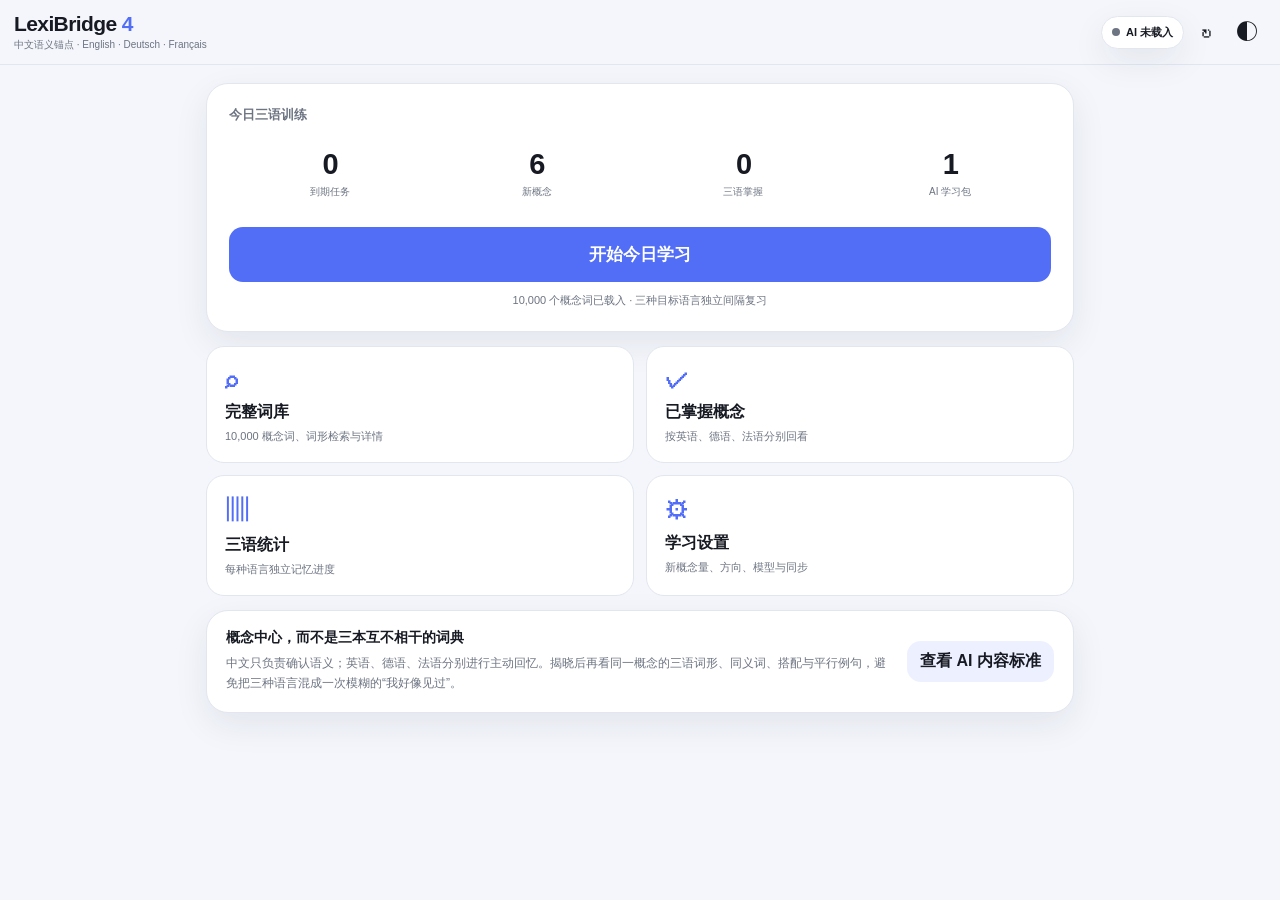
==== commit 1d1fce2e: "Finalize adaptive AI model discovery and offline-safe loading" ====
--- a/index.html
+++ b/index.html
@@ -11,7 +11,7 @@
 <title>LexiBridge 4 · 英德法概念词汇</title>
 <link rel="manifest" href="manifest.webmanifest">
 <link rel="stylesheet" href="styles.css?v=9">
-<script src="https://js.puter.com/v2/"></script>
+<script defer src="https://js.puter.com/v2/"></script>
 </head>
 <body>
 <div id="app">
@@ -138,7 +138,7 @@
   <div class="card settings">
     <h2>AI 四语学习包</h2>
     <p class="settingNote">AI 按词生成并缓存：三语词形、词族、同义/反义词、核心搭配和平行例句。每一行都以中文语义为锚点，英语、德语、法语必须表达同一功能，而不是逐字硬译。</p>
-    <label>模型<select id="aiModel"><option value="anthropic/claude-sonnet-5">Claude Sonnet 5（最高质量）</option><option value="anthropic/claude-sonnet-4-6">Claude Sonnet 4.6（稳定）</option><option value="anthropic/claude-haiku-4-5">Claude Haiku 4.5（节省额度）</option></select></label>
+    <label>模型<select id="aiModel"><option value="claude-sonnet-4-6">Claude Sonnet 4.6（推荐）</option><option value="gpt-5.5">GPT-5.5（高质量）</option><option value="gpt-5.4">GPT-5.4（稳定）</option></select></label>
     <label class="toggleLabel"><span>自动为打开的词生成</span><input id="autoAI" type="checkbox"></label>
     <label class="toggleLabel"><span>双重校对（生成后再批判修订）</span><input id="doublePass" type="checkbox"></label>
     <button class="secondary full" type="button" id="aiSignInBtn">登录 Puter 并启用 AI</button>
--- a/styles.css
+++ b/styles.css
@@ -1,22 +1,76 @@
 :root{
-  --bg:#f4f6fb;--panel:#fff;--panel2:#f8f9fd;--text:#171a22;--muted:#6d7482;--line:#e2e6ef;
+  --bg:#f4f6fb;--panel:#ffffff;--panel2:#f8f9fd;--text:#171a22;--muted:#6d7482;--line:#e2e6ef;
   --accent:#526df6;--accent2:#edf0ff;--good:#087f5b;--good2:#e6f7f1;--warn:#a66200;--warn2:#fff4d9;
   --danger:#c93f46;--danger2:#ffecef;--shadow:0 12px 34px rgba(25,34,65,.08);
   font-family:-apple-system,BlinkMacSystemFont,"SF Pro Text","PingFang SC","Segoe UI",sans-serif;color-scheme:light;
 }
-:root[data-theme=dark]{--bg:#0e1117;--panel:#171b24;--panel2:#111620;--text:#f4f6fb;--muted:#9ba4b4;--line:#2c3443;--accent:#8798ff;--accent2:#222b4e;--good:#61d6ac;--good2:#15372d;--warn:#ffc35b;--warn2:#3a2d16;--danger:#ff8b92;--danger2:#3a2025;--shadow:none;color-scheme:dark}
-*{box-sizing:border-box}html{scroll-behavior:smooth}body{margin:0;background:var(--bg);color:var(--text);min-height:100vh;-webkit-tap-highlight-color:transparent}button,input,select{font:inherit}button{cursor:pointer;color:inherit}button:disabled{opacity:.5;cursor:not-allowed}.srOnly{position:absolute;width:1px;height:1px;padding:0;margin:-1px;overflow:hidden;clip:rect(0,0,0,0);white-space:nowrap;border:0}
-.topbar{position:sticky;top:0;z-index:20;padding:calc(13px + env(safe-area-inset-top)) max(16px,env(safe-area-inset-right)) 13px max(16px,env(safe-area-inset-left));display:flex;align-items:center;justify-content:space-between;background:color-mix(in srgb,var(--bg) 88%,transparent);backdrop-filter:blur(22px);-webkit-backdrop-filter:blur(22px);border-bottom:1px solid var(--line)}
-.brandButton{border:0;background:none;text-align:left;padding:0}.brand{display:block;font-size:21px;font-weight:850;letter-spacing:-.6px}.brand b{color:var(--accent)}.subtitle{display:block;font-size:11px;color:var(--muted);margin-top:2px}.topActions{display:flex;gap:4px}.iconbtn,.back,.textbtn,.speak,.miniSpeak{border:0;background:transparent}.iconbtn{font-size:23px;width:40px;height:40px;border-radius:50%}.iconbtn:active{background:var(--accent2)}
-.view{display:none;max-width:860px;margin:auto;padding:18px 16px calc(34px + env(safe-area-inset-bottom))}.view.active{display:block}.card,.wordcard,.resultCard,.detailDialog{background:var(--panel);border:1px solid var(--line);box-shadow:var(--shadow)}.card,.wordcard{border-radius:22px}.hero{padding:22px}.eyebrow{font-size:13px;color:var(--muted);font-weight:750}.metricRow{display:grid;grid-template-columns:repeat(4,1fr);gap:6px;margin:17px 0 21px}.metric{border:0;background:transparent;border-radius:14px;padding:7px 2px}.metric:active{background:var(--accent2)}.metric strong{display:block;font-size:31px;letter-spacing:-1.4px}.metric span{font-size:11px;color:var(--muted)}
-.primary,.secondary,.danger{border:0;border-radius:14px;padding:13px 16px;font-weight:760}.primary{background:var(--accent);color:#fff}.secondary{background:var(--accent2);color:var(--text)}.danger{background:var(--danger2);color:var(--danger)}.big{width:100%;font-size:17px;padding:16px}.compact{padding:10px 13px;white-space:nowrap}.full{width:100%;margin-top:10px}.buildState{font-size:11px;color:var(--muted);text-align:center;margin-top:10px;line-height:1.5}
-.grid2{display:grid;grid-template-columns:1fr 1fr;gap:12px;margin:14px 0}.navcard{background:var(--panel);border:1px solid var(--line);border-radius:18px;padding:18px;text-align:left;min-height:112px}.navcard:active{transform:scale(.985)}.navcard b{display:block;font-size:24px;color:var(--accent)}.navcard span{display:block;font-weight:820;margin:9px 0 3px}.navcard small{color:var(--muted);font-size:11px;line-height:1.4}.qualityCard{padding:18px 19px;display:flex;align-items:center;gap:14px}.qualityCard>div{flex:1}.qualityCard h2,.chartCard h2,.listCard h2,.usageBlock h2,.progressPanel h2,.settings h2{font-size:14px;margin:0 0 7px}.qualityCard p{font-size:12px;color:var(--muted);line-height:1.65;margin:0}
-.studyHead,.sectionHead{display:grid;grid-template-columns:52px 1fr 52px;align-items:center;margin-bottom:10px}.studyHead>div,.sectionHead h1{text-align:center}.sectionHead h1{font-size:19px;margin:0}.studyHead small{display:block;color:var(--muted);font-size:11px}.back{font-size:38px;text-align:left;padding:0;height:44px}.textbtn{font-size:13px;color:var(--accent);padding:8px 0}.progress{height:4px;background:var(--line);border-radius:4px;overflow:hidden;margin-bottom:14px}.progress i{display:block;height:100%;background:var(--accent);transition:.25s}.wordcard{padding:24px 20px}.badges{display:flex;gap:7px;flex-wrap:wrap}.badges span,.rank,.statusPill,.sourcePill{font-size:10px;padding:5px 8px;border-radius:999px;background:var(--accent2);color:var(--muted)}.statusPill.good{background:var(--good2);color:var(--good)}.statusPill.warn{background:var(--warn2);color:var(--warn)}.wordLine{display:flex;align-items:center;justify-content:center;gap:8px;margin:25px 0 12px}.wordLine h1{font-size:43px;line-height:1.05;margin:0;letter-spacing:-1.6px;overflow-wrap:anywhere;text-align:center}.speak{font-size:20px}.prompt{text-align:center;color:var(--muted);font-size:14px;line-height:1.65;margin:14px auto 24px;max-width:520px}.reveal{display:block;margin:auto;min-width:190px}.hidden{display:none!important}
-.meaningGrid{display:grid;grid-template-columns:1fr 1fr;gap:10px;margin-top:18px}.meaningBox{border:1px solid var(--line);border-radius:15px;padding:13px;background:var(--panel2)}.meaningBox header{display:flex;justify-content:space-between;align-items:center}.meaningBox label{font-size:10px;text-transform:uppercase;color:var(--muted);font-weight:850}.meaningBox p{margin:6px 0 0;font-size:14px;line-height:1.5}.miniSpeak{padding:2px 4px;font-size:12px}.usageBlock,.progressPanel{border:1px solid var(--line);border-radius:16px;padding:14px;margin-top:11px}.blockTitle{display:flex;align-items:center;justify-content:space-between;gap:8px}.blockTitle h2{margin:0}.blockTitle span{font-size:9px;color:var(--muted)}.quadList{display:grid;gap:8px;margin-top:10px}.quadItem{display:grid;grid-template-columns:28px 1fr;gap:7px;align-items:start;font-size:13px;line-height:1.55}.quadItem b{font-size:10px;color:var(--accent);padding-top:2px}.quadItem span{color:var(--muted)}.quadList.examples .quadItem span{color:var(--text)}.linkButton{border:0;background:none;color:var(--accent);font-size:12px;padding:11px 0;text-align:left}.linkButton.inline{padding:0}.rating{display:grid;grid-template-columns:repeat(4,1fr);gap:6px;margin-top:13px}.rating button{border:1px solid var(--line);background:var(--panel2);border-radius:13px;padding:10px 3px}.rating b{display:block;font-size:12px}.rating small{display:block;color:var(--muted);font-size:9px;margin-top:3px}
-.searchShell{display:grid;grid-template-columns:24px 1fr 34px;align-items:center;border:1px solid var(--line);border-radius:16px;background:var(--panel);padding:0 8px 0 13px;box-shadow:var(--shadow)}.searchShell>span{color:var(--muted);font-size:20px}.search{width:100%;border:0;background:transparent;color:var(--text);padding:14px 6px;outline:none}.searchShell>button{border:0;background:transparent;color:var(--muted);font-size:22px;height:38px}.searchHelp{margin:7px 3px 0;color:var(--muted);font-size:10px;line-height:1.5}.filterScroller{display:flex;gap:7px;overflow:auto;padding:12px 0 9px;scrollbar-width:none}.filterScroller::-webkit-scrollbar{display:none}.chip{white-space:nowrap;border:1px solid var(--line);background:var(--panel);color:var(--muted);border-radius:999px;padding:8px 12px;font-size:12px}.chip.active{background:var(--accent);color:#fff;border-color:var(--accent)}.filterRow{display:grid;grid-template-columns:repeat(3,1fr);gap:8px}.filterRow label{font-size:9px;color:var(--muted)}.filterRow select{display:block;width:100%;margin-top:4px;border:1px solid var(--line);background:var(--panel);color:var(--text);border-radius:11px;padding:9px 7px;font-size:11px}.resultMeta{display:flex;align-items:center;justify-content:space-between;gap:12px;margin:14px 2px 8px;color:var(--muted);font-size:11px}.results{display:grid;gap:9px}.resultCard{width:100%;border-radius:18px;padding:14px 15px;text-align:left;display:grid;grid-template-columns:minmax(0,1fr) minmax(0,1.25fr);gap:12px}.resultCard:active{transform:scale(.992)}.resultTop{min-width:0}.resultTitle{display:flex;align-items:center;gap:7px;min-width:0}.resultTitle strong{font-size:19px;overflow:hidden;text-overflow:ellipsis;white-space:nowrap}.resultMetaLine{display:flex;gap:5px;flex-wrap:wrap;margin-top:6px;color:var(--muted);font-size:10px}.langs{display:grid;gap:5px;font-size:12px;align-content:center;min-width:0}.langs span{overflow:hidden;text-overflow:ellipsis;white-space:nowrap}.phrasePreview{display:block;color:var(--muted);font-size:10px;margin-top:7px;overflow:hidden;text-overflow:ellipsis;white-space:nowrap}.match{background:var(--warn2);color:var(--text);border-radius:3px;padding:0 1px}.empty{text-align:center;color:var(--muted);padding:42px 10px}.pager{display:grid;grid-template-columns:1fr auto 1fr;align-items:center;gap:10px;margin:14px 0 22px}.pager .secondary:first-child{justify-self:start}.pager .secondary:last-child{justify-self:end}.pageInfo{border:0;background:transparent;color:var(--muted);font-size:12px;padding:10px}.pager .secondary{padding:10px 14px;font-size:12px}
-.statsGrid{display:grid;grid-template-columns:1fr 1fr;gap:10px;margin-bottom:12px}.statCard{padding:20px;text-align:center;border-radius:18px}.statCard strong{display:block;font-size:30px}.statCard span{font-size:11px;color:var(--muted)}button.statCard:active{background:var(--accent2)}.chartCard,.listCard{padding:18px;margin-bottom:12px}.forecast{height:180px;display:grid;grid-template-columns:repeat(7,1fr);gap:7px;align-items:end}.forecast div{height:150px;display:flex;flex-direction:column;justify-content:flex-end;align-items:center;gap:4px}.forecast i{width:70%;background:var(--accent);border-radius:8px 8px 3px 3px;min-height:5px}.forecast b{font-size:10px}.forecast span{font-size:9px;color:var(--muted)}.miniList{display:grid;gap:1px}.miniItem{border:0;background:transparent;padding:11px 0;border-bottom:1px solid var(--line);display:flex;justify-content:space-between;align-items:center;text-align:left}.miniItem:last-child{border-bottom:0}.miniItem b{font-size:14px}.miniItem span{font-size:10px;color:var(--muted)}
-.settings{padding:18px;margin-bottom:12px}.settings>label:not(.fileLabel){display:flex;align-items:center;justify-content:space-between;gap:12px;padding:11px 0;border-bottom:1px solid var(--line);font-size:13px}.settings input[type=number],.settings select{max-width:165px;border:1px solid var(--line);background:var(--panel2);color:var(--text);border-radius:9px;padding:8px}.settingNote,.tiny p{margin:0;color:var(--muted);font-size:12px;line-height:1.65}.fileLabel{display:block;text-align:center;position:relative}.fileLabel input{position:absolute;opacity:0;inset:0;width:100%}.tiny{padding:16px;font-size:12px}
-.dialogBackdrop{position:fixed;inset:0;z-index:80;background:rgba(6,9,16,.52);display:flex;align-items:flex-end;justify-content:center;padding-top:env(safe-area-inset-top)}.detailDialog{width:min(760px,100%);height:min(92vh,900px);border-radius:26px 26px 0 0;overflow:hidden;display:flex;flex-direction:column}.detailHeader{display:grid;grid-template-columns:48px 1fr 48px;align-items:center;padding:12px 12px 10px;border-bottom:1px solid var(--line);background:var(--panel)}.detailHeader>div{text-align:center}.detailHeader small{color:var(--muted);font-size:9px}.detailHeader h1{font-size:24px;margin:1px 0 0;overflow-wrap:anywhere}.detailScroll{overflow:auto;padding:15px 16px calc(24px + env(safe-area-inset-bottom))}.detailActions{display:flex;gap:7px;overflow:auto;margin:12px 0}.speakPill{border:1px solid var(--line);background:var(--panel2);border-radius:999px;padding:8px 11px;white-space:nowrap;font-size:11px}.progressPanel #detailProgress{font-size:12px;color:var(--muted);line-height:1.7}.progressFacts{display:grid;grid-template-columns:repeat(3,1fr);gap:8px;margin-top:9px}.progressFacts div{background:var(--panel2);border-radius:11px;padding:9px;text-align:center}.progressFacts b{display:block;color:var(--text);font-size:15px}.progressFacts span{font-size:9px}.dialogButtons{display:grid;grid-template-columns:1fr 1fr;gap:8px;margin-top:12px}.dialogButtons .danger{grid-column:1/-1}.toast{position:fixed;left:50%;bottom:calc(24px + env(safe-area-inset-bottom));transform:translate(-50%,20px);background:#111827;color:#fff;padding:10px 15px;border-radius:999px;font-size:12px;opacity:0;pointer-events:none;transition:.2s;z-index:120;max-width:92%;text-align:center}.toast.show{opacity:1;transform:translate(-50%,0)}
-@media(min-width:760px){.dialogBackdrop{align-items:center;padding:20px}.detailDialog{border-radius:26px;height:min(88vh,860px)}}
-@media(max-width:560px){.view{padding-left:12px;padding-right:12px}.hero{padding:19px 15px}.metricRow{grid-template-columns:repeat(4,1fr)}.metric strong{font-size:27px}.metric span{font-size:9px}.wordcard{padding:20px 13px}.wordLine h1{font-size:36px}.meaningGrid{grid-template-columns:1fr}.rating{gap:4px}.rating button{padding:10px 1px}.resultCard{grid-template-columns:1fr}.filterRow{grid-template-columns:1fr 1fr}.filterRow label:last-child{grid-column:1/-1}.qualityCard{align-items:flex-start;flex-direction:column}.qualityCard .compact{width:100%}.dialogButtons{grid-template-columns:1fr}.dialogButtons .danger{grid-column:auto}.grid2{gap:10px}.navcard{padding:16px;min-height:108px}}
-@media(max-width:370px){.metricRow{grid-template-columns:1fr 1fr}.grid2{grid-template-columns:1fr}.rating{grid-template-columns:1fr 1fr}}
+:root[data-theme=dark]{
+  --bg:#0e1117;--panel:#171b24;--panel2:#111620;--text:#f4f6fb;--muted:#9ba4b4;--line:#2c3443;
+  --accent:#8798ff;--accent2:#222b4e;--good:#61d6ac;--good2:#15372d;--warn:#ffc35b;--warn2:#3a2d16;
+  --danger:#ff8b92;--danger2:#3a2025;--shadow:none;color-scheme:dark;
+}
+*{box-sizing:border-box}html{scroll-behavior:smooth}body{margin:0;background:var(--bg);color:var(--text);min-height:100vh;-webkit-tap-highlight-color:transparent}
+button,input,select{font:inherit}button{cursor:pointer;color:inherit}button:disabled{opacity:.5;cursor:not-allowed}
+.hidden{display:none!important}.srOnly{position:absolute;width:1px;height:1px;padding:0;margin:-1px;overflow:hidden;clip:rect(0,0,0,0);white-space:nowrap;border:0}
+
+.topbar{position:sticky;top:0;z-index:30;padding:calc(12px + env(safe-area-inset-top)) max(14px,env(safe-area-inset-right)) 12px max(14px,env(safe-area-inset-left));display:flex;align-items:center;justify-content:space-between;gap:10px;background:color-mix(in srgb,var(--bg) 88%,transparent);backdrop-filter:blur(22px);-webkit-backdrop-filter:blur(22px);border-bottom:1px solid var(--line)}
+.brandButton{border:0;background:none;text-align:left;padding:0;min-width:0}.brand{display:block;font-size:21px;font-weight:850;letter-spacing:-.6px;white-space:nowrap}.brand b{color:var(--accent)}.subtitle{display:block;font-size:10px;color:var(--muted);margin-top:2px;white-space:nowrap;overflow:hidden;text-overflow:ellipsis}
+.topActions{display:flex;align-items:center;gap:3px;flex-shrink:0}.iconbtn{border:0;background:transparent;font-size:22px;width:38px;height:38px;border-radius:50%}.iconbtn:active{background:var(--accent2)}
+.aiStatusBtn{border:1px solid var(--line);background:var(--panel);border-radius:999px;padding:8px 10px;display:flex;align-items:center;gap:6px;font-size:11px;font-weight:750;box-shadow:var(--shadow)}
+.aiStatusBtn #aiDot{width:8px;height:8px;border-radius:50%;background:var(--muted)}.aiStatusBtn.ready #aiDot{background:var(--good)}.aiStatusBtn.busy #aiDot{background:var(--warn);animation:pulse 1s infinite alternate}@keyframes pulse{to{opacity:.35}}
+
+.view{display:none;max-width:900px;margin:auto;padding:18px 16px calc(36px + env(safe-area-inset-bottom))}.view.active{display:block}
+.card,.wordcard,.resultCard,.detailDialog,.infoDialog{background:var(--panel);border:1px solid var(--line);box-shadow:var(--shadow)}
+.card,.wordcard{border-radius:22px}.hero{padding:22px}.eyebrow{font-size:13px;color:var(--muted);font-weight:750}
+.metricRow{display:grid;grid-template-columns:repeat(4,1fr);gap:5px;margin:17px 0 21px}.metric{border:0;background:transparent;border-radius:14px;padding:7px 2px}.metric:active{background:var(--accent2)}.metric strong{display:block;font-size:29px;letter-spacing:-1.3px}.metric span{font-size:10px;color:var(--muted);line-height:1.25}
+.primary,.secondary,.danger{border:0;border-radius:14px;padding:13px 16px;font-weight:760}.primary{background:var(--accent);color:#fff}.secondary{background:var(--accent2);color:var(--text)}.danger{background:var(--danger2);color:var(--danger)}.big{width:100%;font-size:17px;padding:16px}.compact{padding:10px 13px;white-space:nowrap}.full{width:100%;margin-top:10px}
+.buildState{font-size:11px;color:var(--muted);text-align:center;margin-top:10px;line-height:1.5}
+.grid2{display:grid;grid-template-columns:1fr 1fr;gap:12px;margin:14px 0}.navcard{background:var(--panel);border:1px solid var(--line);border-radius:18px;padding:18px;text-align:left;min-height:112px}.navcard:active{transform:scale(.985)}.navcard b{display:block;font-size:24px;color:var(--accent)}.navcard span{display:block;font-weight:820;margin:9px 0 3px}.navcard small{color:var(--muted);font-size:11px;line-height:1.4}
+.principleCard{padding:18px 19px;display:flex;align-items:center;gap:14px}.principleCard>div{flex:1}.principleCard h2,.chartCard h2,.listCard h2,.settings h2,.richSection h2,.progressPanel h2,.aiHero h2{font-size:14px;margin:0 0 7px}.principleCard p{font-size:12px;color:var(--muted);line-height:1.65;margin:0}
+
+.studyHead,.sectionHead{display:grid;grid-template-columns:52px 1fr 52px;align-items:center;margin-bottom:10px}.studyHead>div,.sectionHead h1{text-align:center}.sectionHead h1{font-size:19px;margin:0}.studyHead small{display:block;color:var(--muted);font-size:11px}.back,.textbtn,.speak{border:0;background:transparent}.back{font-size:38px;text-align:left;padding:0;height:44px}.textbtn{font-size:13px;color:var(--accent);padding:8px 0}
+.progress{height:4px;background:var(--line);border-radius:4px;overflow:hidden;margin-bottom:14px}.progress i{display:block;height:100%;background:var(--accent);transition:.25s}
+.wordcard{padding:24px 20px}.badges{display:flex;gap:7px;flex-wrap:wrap}.badges span,.rank,.statusPill,.sourcePill{font-size:10px;padding:5px 8px;border-radius:999px;background:var(--accent2);color:var(--muted)}.statusPill.good{background:var(--good2);color:var(--good)}.statusPill.warn{background:var(--warn2);color:var(--warn)}
+.cueBlock{text-align:center;margin:23px 0 8px}.cueLabel{font-size:11px;color:var(--muted);font-weight:800;text-transform:uppercase;letter-spacing:.08em}.cueBlock h1{font-size:42px;line-height:1.08;margin:9px 0 5px;letter-spacing:-1.5px;overflow-wrap:anywhere}.cueBlock .speak{font-size:20px}
+.prompt{text-align:center;color:var(--muted);font-size:14px;line-height:1.65;margin:14px auto 24px;max-width:560px}.reveal{display:block;margin:auto;min-width:190px}
+.answerHead{display:flex;align-items:center;justify-content:space-between;gap:12px;margin-top:20px;padding:15px;border:1px solid var(--line);border-radius:16px;background:var(--panel2)}.answerHead small{font-size:9px;color:var(--muted);text-transform:uppercase}.answerHead h2{font-size:27px;margin:3px 0 0;overflow-wrap:anywhere}.speakPill{border:1px solid var(--line);background:var(--panel);border-radius:999px;padding:8px 11px;white-space:nowrap;font-size:11px}
+.meaningGrid{display:grid;grid-template-columns:repeat(4,1fr);gap:8px;margin-top:12px}.meaningBox{border:1px solid var(--line);border-radius:15px;padding:12px;background:var(--panel2);min-width:0}.meaningBox header{display:flex;justify-content:space-between;align-items:center}.meaningBox label{font-size:9px;text-transform:uppercase;color:var(--muted);font-weight:850}.meaningBox p{margin:6px 0 0;font-size:14px;line-height:1.45;overflow-wrap:anywhere}.miniSpeak{border:0;background:transparent;padding:2px 4px;font-size:12px}
+.aiPanel{margin-top:11px}.aiMini{border:1px solid var(--line);border-radius:16px;padding:13px;background:var(--panel2)}.aiMini h3{font-size:13px;margin:0 0 7px}.aiMini p{font-size:12px;color:var(--muted);margin:5px 0;line-height:1.55}.aiMini .loader{display:flex;align-items:center;gap:8px;color:var(--muted)}.spinner{width:16px;height:16px;border:2px solid var(--line);border-top-color:var(--accent);border-radius:50%;animation:spin .75s linear infinite}@keyframes spin{to{transform:rotate(360deg)}}
+.linkButton{border:0;background:none;color:var(--accent);font-size:12px;padding:11px 0;text-align:left}.linkButton.inline{padding:0}
+.rating{display:grid;grid-template-columns:repeat(4,1fr);gap:6px;margin-top:13px}.rating button{border:1px solid var(--line);background:var(--panel2);border-radius:13px;padding:10px 3px}.rating b{display:block;font-size:12px}.rating small{display:block;color:var(--muted);font-size:9px;margin-top:3px}
+
+.searchShell{display:grid;grid-template-columns:24px 1fr 34px;align-items:center;border:1px solid var(--line);border-radius:16px;background:var(--panel);padding:0 8px 0 13px;box-shadow:var(--shadow)}.searchShell>span{color:var(--muted);font-size:20px}.search{width:100%;border:0;background:transparent;color:var(--text);padding:14px 6px;outline:none}.searchShell>button{border:0;background:transparent;color:var(--muted);font-size:22px;height:38px}.searchHelp{margin:7px 3px 0;color:var(--muted);font-size:10px;line-height:1.5}
+.filterScroller{display:flex;gap:7px;overflow:auto;padding:12px 0 9px;scrollbar-width:none}.filterScroller::-webkit-scrollbar{display:none}.chip{white-space:nowrap;border:1px solid var(--line);background:var(--panel);color:var(--muted);border-radius:999px;padding:8px 12px;font-size:12px}.chip.active{background:var(--accent);color:#fff;border-color:var(--accent)}
+.filterRow{display:grid;grid-template-columns:repeat(3,1fr);gap:8px}.filterRow label{font-size:9px;color:var(--muted)}.filterRow select{display:block;width:100%;margin-top:4px;border:1px solid var(--line);background:var(--panel);color:var(--text);border-radius:11px;padding:9px 7px;font-size:11px}
+.resultMeta{display:flex;align-items:center;justify-content:space-between;gap:12px;margin:14px 2px 8px;color:var(--muted);font-size:11px}.results{display:grid;gap:9px}.resultCard{width:100%;border-radius:18px;padding:14px 15px;text-align:left;display:grid;grid-template-columns:minmax(0,1fr) minmax(0,1.25fr);gap:12px}.resultCard:active{transform:scale(.992)}.resultTop{min-width:0}.resultTitle{display:flex;align-items:center;gap:7px;min-width:0}.resultTitle strong{font-size:19px;overflow:hidden;text-overflow:ellipsis;white-space:nowrap}.resultMetaLine{display:flex;gap:5px;flex-wrap:wrap;margin-top:6px;color:var(--muted);font-size:10px}.langs{display:grid;gap:5px;font-size:12px;align-content:center;min-width:0}.langs span{overflow:hidden;text-overflow:ellipsis;white-space:nowrap}.taskBars{display:grid;grid-template-columns:repeat(3,1fr);gap:4px;margin-top:8px}.taskBars span{height:4px;border-radius:4px;background:var(--line)}.taskBars span.done{background:var(--good)}.taskBars span.learn{background:var(--accent)}.richMark{color:var(--accent);font-size:13px}.empty{text-align:center;color:var(--muted);padding:42px 10px}
+.pager{display:grid;grid-template-columns:1fr auto 1fr;align-items:center;gap:10px;margin:14px 0 22px}.pager .secondary:first-child{justify-self:start}.pager .secondary:last-child{justify-self:end}.pageInfo{border:0;background:transparent;color:var(--muted);font-size:12px;padding:10px}.pager .secondary{padding:10px 14px;font-size:12px}
+
+.languageStats{display:grid;grid-template-columns:repeat(3,1fr);gap:10px;margin-bottom:12px}.langStat{padding:18px;border-radius:18px}.langStat header{display:flex;align-items:center;justify-content:space-between}.langStat h2{font-size:15px;margin:0}.langStat .langCode{font-size:10px;color:var(--muted)}.langNumbers{display:grid;grid-template-columns:1fr 1fr;gap:7px;margin-top:12px}.langNumbers div{background:var(--panel2);border-radius:11px;padding:9px;text-align:center}.langNumbers b{display:block;font-size:22px}.langNumbers span{font-size:9px;color:var(--muted)}
+.chartCard,.listCard{padding:18px;margin-bottom:12px}.forecast{height:180px;display:grid;grid-template-columns:repeat(7,1fr);gap:7px;align-items:end}.forecast div{height:150px;display:flex;flex-direction:column;justify-content:flex-end;align-items:center;gap:4px}.forecast i{width:70%;background:var(--accent);border-radius:8px 8px 3px 3px;min-height:5px}.forecast b{font-size:10px}.forecast span{font-size:9px;color:var(--muted)}.miniList{display:grid;gap:1px}.miniItem{border:0;background:transparent;padding:11px 0;border-bottom:1px solid var(--line);display:flex;justify-content:space-between;align-items:center;text-align:left}.miniItem:last-child{border-bottom:0}.miniItem b{font-size:14px}.miniItem span{font-size:10px;color:var(--muted)}
+
+.settings{padding:18px;margin-bottom:12px}.settings>label:not(.fileLabel):not(.toggleLabel){display:flex;align-items:center;justify-content:space-between;gap:12px;padding:11px 0;border-bottom:1px solid var(--line);font-size:13px}.settings input[type=number],.settings select{max-width:190px;border:1px solid var(--line);background:var(--panel2);color:var(--text);border-radius:9px;padding:8px}.toggleLabel{display:flex;align-items:center;justify-content:space-between;gap:12px;padding:11px 0;border-bottom:1px solid var(--line);font-size:13px}.toggleLabel input{width:20px;height:20px;accent-color:var(--accent)}.settingNote,.aiDisclosure{margin:0;color:var(--muted);font-size:12px;line-height:1.65}.aiDisclosure{margin-top:12px}.fileLabel{display:block;text-align:center;position:relative}.fileLabel input{position:absolute;opacity:0;inset:0;width:100%}
+
+.dialogBackdrop,.infoBackdrop{position:fixed;inset:0;z-index:90;background:rgba(6,9,16,.56);display:flex;align-items:flex-end;justify-content:center;padding-top:env(safe-area-inset-top)}.detailDialog{width:min(860px,100%);height:min(94vh,1000px);border-radius:26px 26px 0 0;overflow:hidden;display:flex;flex-direction:column}.detailHeader{display:grid;grid-template-columns:48px 1fr 48px;align-items:center;padding:12px 12px 10px;border-bottom:1px solid var(--line);background:var(--panel)}.detailHeader>div{text-align:center}.detailHeader small{color:var(--muted);font-size:9px}.detailHeader h1{font-size:25px;margin:1px 0 0;overflow-wrap:anywhere}.detailScroll{overflow:auto;padding:15px 16px calc(26px + env(safe-area-inset-bottom))}.detailActions{display:flex;gap:7px;overflow:auto;margin:12px 0}
+.aiHero{border:1px solid var(--line);border-radius:17px;padding:14px;margin-top:13px;display:flex;align-items:center;gap:12px;background:linear-gradient(135deg,var(--accent2),var(--panel2))}.aiHero>div{flex:1}.aiHero p{font-size:11px;color:var(--muted);line-height:1.5;margin:0}
+.richSection,.progressPanel{border:1px solid var(--line);border-radius:17px;padding:14px;margin-top:11px}.blockTitle{display:flex;align-items:center;justify-content:space-between;gap:8px}.blockTitle h2{margin:0}.blockTitle>span{font-size:9px;color:var(--muted)}
+.formColumns{display:grid;grid-template-columns:repeat(3,1fr);gap:8px;margin-top:10px}.formCard{background:var(--panel2);border-radius:13px;padding:11px;min-width:0}.formCard h3{font-size:13px;margin:0 0 5px}.formCard p{font-size:11px;color:var(--muted);line-height:1.55;margin:5px 0}.formCard b{color:var(--text)}
+.alignedTable{display:grid;gap:9px;margin-top:10px}.alignedRow{border:1px solid var(--line);border-radius:13px;padding:11px;background:var(--panel2)}.alignedRowHeader{display:flex;align-items:flex-start;justify-content:space-between;gap:8px;margin-bottom:7px}.alignedRowHeader b{font-size:12px}.alignedRowHeader span{font-size:9px;color:var(--muted);text-align:right}.alignedCells{display:grid;grid-template-columns:repeat(4,1fr);gap:6px}.alignedCell{min-width:0}.alignedCell small{display:block;color:var(--accent);font-size:8px;font-weight:800;margin-bottom:3px}.alignedCell span{display:block;font-size:12px;line-height:1.45;overflow-wrap:anywhere}
+.exampleDeck{display:grid;gap:10px;margin-top:10px}.exampleCard{border:1px solid var(--line);border-radius:14px;padding:12px;background:var(--panel2)}.exampleCard h3{font-size:11px;margin:0 0 8px;color:var(--muted)}.exampleLine{display:grid;grid-template-columns:28px 1fr;gap:7px;font-size:12px;line-height:1.55;margin:5px 0}.exampleLine b{font-size:9px;color:var(--accent);padding-top:2px}.noteList{display:grid;gap:8px;margin-top:10px}.noteItem{background:var(--panel2);border-radius:12px;padding:10px;font-size:12px;line-height:1.55}.noteItem b{display:block;font-size:10px;color:var(--accent);margin-bottom:3px}.packActions{display:grid;grid-template-columns:repeat(3,1fr);gap:8px;margin-top:12px}.packActions button{font-size:11px;padding:10px}
+.progressFacts{display:grid;grid-template-columns:repeat(3,1fr);gap:8px;margin-top:9px}.trackFact{background:var(--panel2);border-radius:12px;padding:10px}.trackFact header{display:flex;align-items:center;justify-content:space-between}.trackFact header b{font-size:13px}.trackFact header span{font-size:9px;color:var(--muted)}.trackFact p{font-size:10px;color:var(--muted);margin:6px 0 0;line-height:1.5}
+.dialogButtons{display:grid;grid-template-columns:1fr 1fr;gap:8px;margin-top:12px}.dialogButtons .danger{grid-column:1/-1}
+
+.infoBackdrop{align-items:center;padding:20px}.infoDialog{width:min(560px,100%);border-radius:24px;padding:22px;position:relative}.infoDialog h2{font-size:20px;margin:0 0 12px}.infoDialog p,.infoDialog li{font-size:13px;line-height:1.7;color:var(--muted)}.infoDialog ol{padding-left:20px}.infoClose{position:absolute;right:8px;top:8px}
+.toast{position:fixed;left:50%;bottom:calc(24px + env(safe-area-inset-bottom));transform:translate(-50%,20px);background:#111827;color:#fff;padding:10px 15px;border-radius:999px;font-size:12px;opacity:0;pointer-events:none;transition:.2s;z-index:140;max-width:92%;text-align:center}.toast.show{opacity:1;transform:translate(-50%,0)}
+
+@media(min-width:760px){.dialogBackdrop{align-items:center;padding:20px}.detailDialog{border-radius:26px;height:min(90vh,900px)}}
+@media(max-width:680px){
+  .view{padding-left:12px;padding-right:12px}.hero{padding:20px 15px}.wordcard{padding:20px 14px}.cueBlock h1{font-size:36px}
+  .meaningGrid{grid-template-columns:1fr 1fr}.resultCard{grid-template-columns:1fr}.languageStats{grid-template-columns:1fr}.formColumns{grid-template-columns:1fr}
+  .alignedCells{grid-template-columns:1fr 1fr}.principleCard{align-items:flex-start;flex-direction:column}.principleCard .compact{width:100%}
+}
+@media(max-width:470px){
+  .brand{font-size:19px}.subtitle{max-width:180px}.aiStatusBtn{padding:7px 9px}.aiStatusBtn #aiBtnText{display:none}
+  .metricRow{gap:2px}.metric strong{font-size:25px}.metric span{font-size:9px}.grid2{gap:9px}.navcard{padding:15px;min-height:105px}
+  .filterRow{grid-template-columns:1fr 1fr}.filterRow label:last-child{grid-column:1/-1}.alignedCells{grid-template-columns:1fr}.rating{gap:4px}.rating button{padding:9px 1px}
+  .packActions{grid-template-columns:1fr}.dialogButtons{grid-template-columns:1fr}.dialogButtons .danger{grid-column:auto}
+}
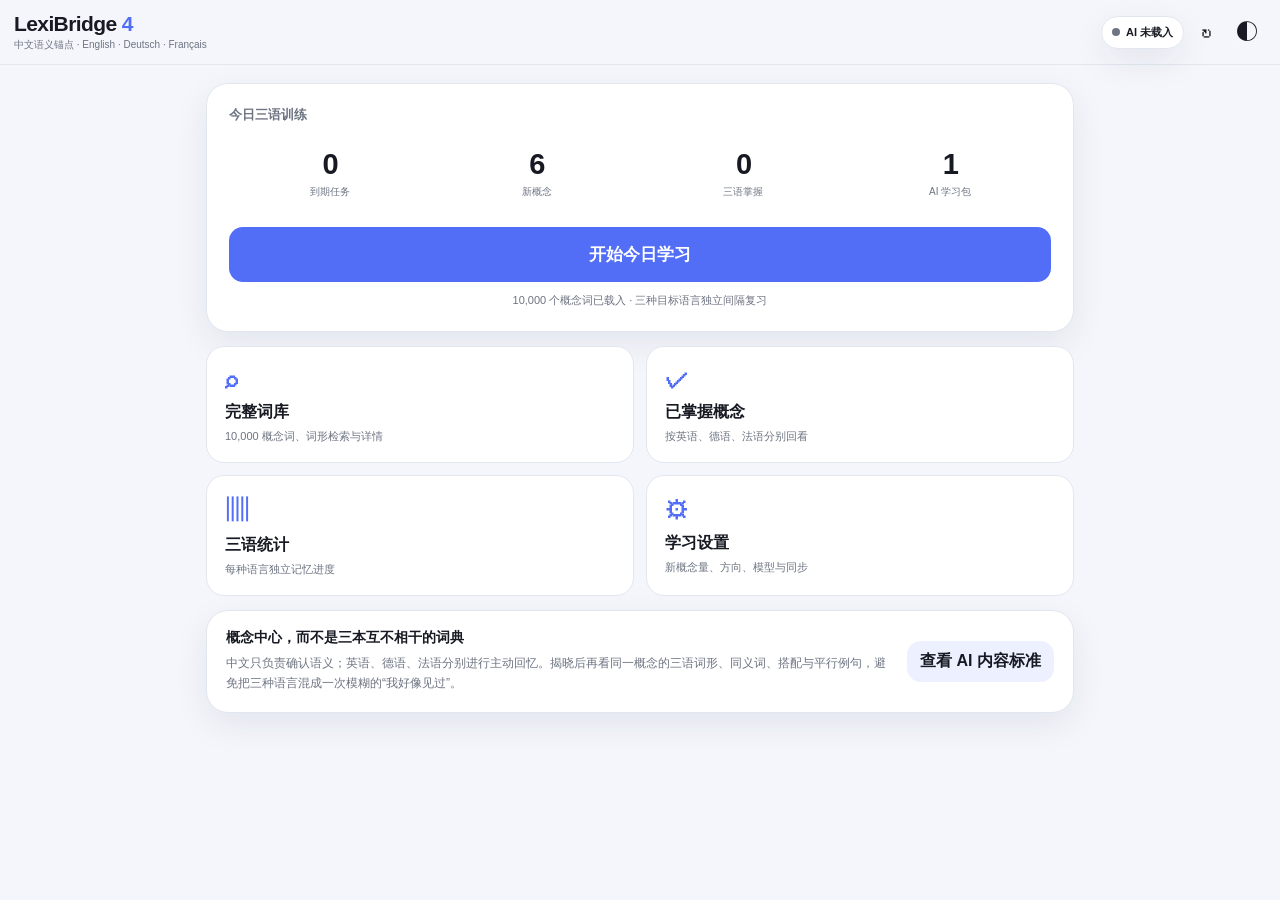
==== commit 4512bffc: "Allow repeatable high-value collocation and example expansion" ====
--- a/index.html
+++ b/index.html
@@ -137,7 +137,7 @@
 
   <div class="card settings">
     <h2>AI 四语学习包</h2>
-    <p class="settingNote">AI 按词生成并缓存：三语词形、词族、同义/反义词、核心搭配和平行例句。每一行都以中文语义为锚点，英语、德语、法语必须表达同一功能，而不是逐字硬译。</p>
+    <p class="settingNote">AI 按词生成并缓存：三语词形、词族、同义/反义词、核心搭配和平行例句；搭配和例句可反复扩展并自动去重。每一行都以中文语义为锚点，英语、德语、法语必须表达同一功能，而不是逐字硬译。</p>
     <label>模型<select id="aiModel"><option value="claude-sonnet-4-6">Claude Sonnet 4.6（推荐）</option><option value="gpt-5.5">GPT-5.5（高质量）</option><option value="gpt-5.4">GPT-5.4（稳定）</option></select></label>
     <label class="toggleLabel"><span>自动为打开的词生成</span><input id="autoAI" type="checkbox"></label>
     <label class="toggleLabel"><span>双重校对（生成后再批判修订）</span><input id="doublePass" type="checkbox"></label>
@@ -183,8 +183,8 @@
         <section class="richSection"><div class="blockTitle"><h2>词族与派生</h2><span>按功能四语对照</span></div><div class="alignedTable" id="familiesTable"></div></section>
         <section class="richSection"><div class="blockTitle"><h2>同义词与语义差异</h2><span>不是简单词表堆砌</span></div><div class="alignedTable" id="synonymsTable"></div></section>
         <section class="richSection"><div class="blockTitle"><h2>反义词 / 对立表达</h2><span>同一语义轴</span></div><div class="alignedTable" id="antonymsTable"></div></section>
-        <section class="richSection"><div class="blockTitle"><h2>核心常用搭配</h2><button class="linkButton inline" type="button" id="expandCollocationsBtn">继续扩展</button></div><div class="alignedTable" id="collocationsTable"></div></section>
-        <section class="richSection"><div class="blockTitle"><h2>四语平行例句</h2><button class="linkButton inline" type="button" id="expandExamplesBtn">更多例句</button></div><div class="exampleDeck" id="examplesDeck"></div></section>
+        <section class="richSection"><div class="blockTitle"><h2>核心常用搭配</h2><button class="linkButton inline" type="button" id="expandCollocationsBtn">继续扩展（可重复）</button></div><div class="alignedTable" id="collocationsTable"></div></section>
+        <section class="richSection"><div class="blockTitle"><h2>四语平行例句</h2><button class="linkButton inline" type="button" id="expandExamplesBtn">继续生成（可重复）</button></div><div class="exampleDeck" id="examplesDeck"></div></section>
         <section class="richSection"><div class="blockTitle"><h2>易混点与使用限制</h2><span>语域、搭配限制、假朋友</span></div><div class="noteList" id="usageNotes"></div></section>
         <div class="packActions"><button class="secondary" type="button" id="reviewAiBtn">AI 再校对</button><button class="secondary" type="button" id="regenerateAiBtn">重新生成</button><button class="secondary" type="button" id="deleteAiBtn">删除缓存</button></div>
       </div>
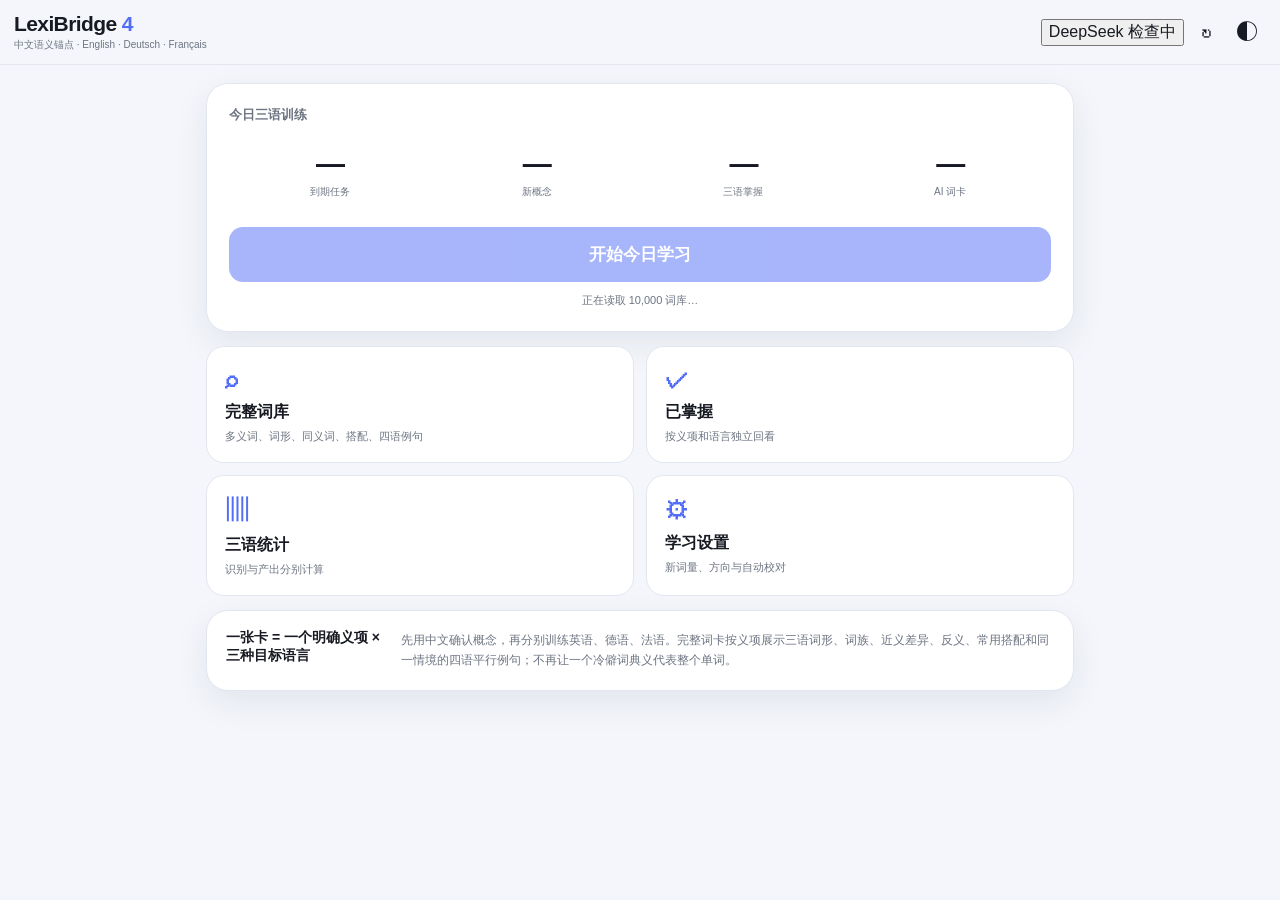
==== commit 8c9eb9c9: "Ship DeepSeek multi-sense learning interface" ====
--- a/index.html
+++ b/index.html
@@ -10,200 +10,44 @@
 <meta name="format-detection" content="telephone=no">
 <title>LexiBridge 4 · 英德法概念词汇</title>
 <link rel="manifest" href="manifest.webmanifest">
-<link rel="stylesheet" href="styles.css?v=9">
-<script defer src="https://js.puter.com/v2/"></script>
+<link rel="stylesheet" href="styles.css?v=10">
 </head>
 <body>
 <div id="app">
 <header class="topbar">
-  <button class="brandButton" type="button" data-view="homeView" aria-label="返回首页">
-    <span class="brand">LexiBridge <b>4</b></span>
-    <span class="subtitle">中文语义锚点 · English · Deutsch · Français</span>
-  </button>
-  <div class="topActions">
-    <button class="aiStatusBtn" id="aiBtn" type="button" aria-label="启用 AI 四语学习包"><span id="aiDot"></span><span id="aiBtnText">启用 AI</span></button>
-    <button class="iconbtn" id="updateBtn" type="button" aria-label="检查更新">↻</button>
-    <button class="iconbtn" id="themeBtn" type="button" aria-label="切换主题">◐</button>
-  </div>
+  <button class="brandButton" type="button" data-view="homeView"><span class="brand">LexiBridge <b>4</b></span><span class="subtitle">中文语义锚点 · English · Deutsch · Français</span></button>
+  <div class="topActions"><button class="backendPill" id="backendPill" type="button"><i></i><span id="backendText">DeepSeek 检查中</span></button><button class="iconbtn" id="updateBtn" type="button">↻</button><button class="iconbtn" id="themeBtn" type="button">◐</button></div>
 </header>
 
 <main>
 <section id="homeView" class="view active">
-  <div class="hero card">
-    <div class="eyebrow">今日三语训练</div>
-    <div class="metricRow">
-      <button class="metric" type="button" data-open-status="due"><strong id="todayDue">—</strong><span>到期任务</span></button>
-      <button class="metric" type="button" data-open-status="new"><strong id="todayNew">—</strong><span>新概念</span></button>
-      <button class="metric" type="button" data-open-status="mastered"><strong id="mastered">—</strong><span>三语掌握</span></button>
-      <button class="metric" type="button" data-open-status="rich"><strong id="richCount">—</strong><span>AI 学习包</span></button>
-    </div>
-    <button class="primary big" id="startBtn" type="button" disabled>开始今日学习</button>
-    <div class="buildState" id="buildState">正在读取 10,000 词库…</div>
-  </div>
-
-  <div class="grid2">
-    <button class="navcard" type="button" data-view="browseView"><b>⌕</b><span>完整词库</span><small>10,000 概念词、词形检索与详情</small></button>
-    <button class="navcard" type="button" data-open-status="mastered"><b>✓</b><span>已掌握概念</span><small>按英语、德语、法语分别回看</small></button>
-    <button class="navcard" type="button" data-view="statsView"><b>▥</b><span>三语统计</span><small>每种语言独立记忆进度</small></button>
-    <button class="navcard" type="button" data-view="settingsView"><b>⚙</b><span>学习设置</span><small>新概念量、方向、模型与同步</small></button>
-  </div>
-
-  <div class="card principleCard">
-    <div>
-      <h2>概念中心，而不是三本互不相干的词典</h2>
-      <p>中文只负责确认语义；英语、德语、法语分别进行主动回忆。揭晓后再看同一概念的三语词形、同义词、搭配与平行例句，避免把三种语言混成一次模糊的“我好像见过”。</p>
-    </div>
-    <button class="secondary compact" type="button" id="aiExplainBtn">查看 AI 内容标准</button>
-  </div>
+  <div class="hero card"><div class="eyebrow">今日三语训练</div><div class="metricRow"><button class="metric" data-open-status="due"><strong id="todayDue">—</strong><span>到期任务</span></button><button class="metric" data-open-status="new"><strong id="todayNew">—</strong><span>新概念</span></button><button class="metric" data-open-status="mastered"><strong id="mastered">—</strong><span>三语掌握</span></button><button class="metric" data-open-status="rich"><strong id="richCount">—</strong><span>AI 词卡</span></button></div><button class="primary big" id="startBtn" type="button" disabled>开始今日学习</button><div class="buildState" id="buildState">正在读取 10,000 词库…</div></div>
+  <div class="grid2"><button class="navcard" data-view="browseView"><b>⌕</b><span>完整词库</span><small>多义词、词形、同义词、搭配、四语例句</small></button><button class="navcard" data-open-status="mastered"><b>✓</b><span>已掌握</span><small>按义项和语言独立回看</small></button><button class="navcard" data-view="statsView"><b>▥</b><span>三语统计</span><small>识别与产出分别计算</small></button><button class="navcard" data-view="settingsView"><b>⚙</b><span>学习设置</span><small>新词量、方向与自动校对</small></button></div>
+  <div class="card principleCard"><h2>一张卡 = 一个明确义项 × 三种目标语言</h2><p>先用中文确认概念，再分别训练英语、德语、法语。完整词卡按义项展示三语词形、词族、近义差异、反义、常用搭配和同一情境的四语平行例句；不再让一个冷僻词典义代表整个单词。</p></div>
 </section>
 
 <section id="studyView" class="view">
-  <div class="studyHead">
-    <button class="back" type="button" data-view="homeView">‹</button>
-    <div><b id="studyProgress">0 / 0</b><small id="queueLabel">今日队列</small></div>
-    <button class="textbtn" type="button" id="endStudy">结束</button>
-  </div>
-  <div class="progress"><i id="progressBar"></i></div>
-  <article class="wordcard">
-    <div class="badges"><span id="bandBadge"></span><span id="posBadge"></span><span id="langBadge"></span><span id="directionBadge"></span><span id="statusBadge"></span></div>
-    <div class="cueBlock">
-      <div class="cueLabel" id="cueLabel">请回忆</div>
-      <h1 id="studyCue">—</h1>
-      <button class="speak" type="button" id="studySpeakBtn" aria-label="朗读">🔊</button>
-    </div>
-    <div class="prompt" id="recallPrompt">先独立回忆，再显示答案。</div>
-    <button class="primary reveal" type="button" id="revealBtn">显示答案</button>
-    <div id="answer" class="answer hidden">
-      <div class="answerHead">
-        <div><small>目标答案</small><h2 id="targetAnswer">—</h2></div>
-        <button class="speakPill" type="button" id="answerSpeakBtn">🔊 朗读</button>
-      </div>
-      <div class="meaningGrid" id="studyMeaningGrid"></div>
-      <div class="aiPanel" id="studyAiPanel"></div>
-      <button class="linkButton" type="button" id="openStudyDetail">打开完整四语学习包</button>
-      <div class="rating">
-        <button type="button" data-rate="again"><b>忘记</b><small>10 分钟</small></button>
-        <button type="button" data-rate="hard"><b>困难</b><small>短间隔</small></button>
-        <button type="button" data-rate="good"><b>记得</b><small>正常间隔</small></button>
-        <button type="button" data-rate="easy"><b>熟练</b><small>长间隔</small></button>
-      </div>
-      <button class="secondary full" type="button" id="knownCurrent">这一语言的词我原本就会</button>
-    </div>
+  <div class="studyHead"><button class="back" data-view="homeView">‹</button><div><b id="studyProgress">0 / 0</b><small id="queueLabel">今日队列</small></div><button class="textbtn" id="endStudy">结束</button></div><div class="progress"><i id="progressBar"></i></div>
+  <article class="wordcard"><div class="badges"><span id="bandBadge"></span><span id="posBadge"></span><span id="langBadge"></span><span id="directionBadge"></span><span id="statusBadge"></span></div><div class="cueBlock"><small id="cueLabel">请回忆</small><h1 id="studyCue">—</h1><button class="speak" id="studySpeakBtn">🔊</button></div><p class="prompt" id="recallPrompt">先独立回忆，再显示答案。</p><div class="loaderBox hidden" id="studyLoader"><span class="spinner"></span><span>正在分析常用义项…</span></div><button class="primary reveal" id="revealBtn">显示答案</button>
+    <div id="answer" class="answer hidden"><div class="answerHead"><div><small>目标答案</small><h2 id="targetAnswer">—</h2></div><button class="speakPill" id="answerSpeakBtn">🔊 朗读</button></div><div class="studySense" id="studySense"></div><div class="studyPreview" id="studyPreview"></div><button class="linkButton" id="openStudyDetail">打开完整四语词卡</button><div class="rating"><button data-rate="again"><b>忘记</b><small>10 分钟</small></button><button data-rate="hard"><b>困难</b><small>短间隔</small></button><button data-rate="good"><b>记得</b><small>正常间隔</small></button><button data-rate="easy"><b>熟练</b><small>长间隔</small></button></div><button class="secondary full" id="knownCurrent">这一语言我原本就会</button></div>
   </article>
 </section>
 
 <section id="browseView" class="view">
-  <div class="sectionHead"><button class="back" type="button" data-view="homeView">‹</button><h1>完整概念词库</h1><button class="textbtn" type="button" id="resetFilters">重置</button></div>
-  <div class="searchShell"><span>⌕</span><input class="search" id="searchInput" inputmode="search" autocomplete="off" autocapitalize="none" spellcheck="false" placeholder="搜索单词、变形、中文、德语或法语"><button type="button" id="clearSearch">×</button></div>
-  <p class="searchHelp">支持常见词形还原，例如 contaminated → contaminate、analyses → analysis。</p>
-  <div class="filterScroller">
-    <button class="chip active" type="button" data-band="all">全部层级</button>
-    <button class="chip" type="button" data-band="core">核心</button>
-    <button class="chip" type="button" data-band="upper">中高级</button>
-    <button class="chip" type="button" data-band="academic">学术</button>
-    <button class="chip" type="button" data-band="advanced">高级</button>
-  </div>
-  <div class="filterRow">
-    <label>状态<select id="statusFilter"><option value="all">全部状态</option><option value="new">未学习</option><option value="learning">学习中</option><option value="due">有到期任务</option><option value="mastered">三语已掌握</option><option value="partial">部分语言已掌握</option><option value="rich">已有 AI 学习包</option><option value="favorite">收藏</option></select></label>
-    <label>词性<select id="posFilter"><option value="all">全部词性</option><option value="noun">名词</option><option value="verb">动词</option><option value="adjective">形容词</option><option value="adverb">副词</option></select></label>
-    <label>排序<select id="sortFilter"><option value="relevance">相关度 / 词频</option><option value="rank">词频序</option><option value="alpha">字母序</option><option value="recent">最近学习</option></select></label>
-  </div>
-  <div class="resultMeta"><span id="resultSummary">正在准备词库…</span><button class="linkButton inline" type="button" id="jumpRankBtn">跳到序号</button></div>
-  <div id="searchResults" class="results"></div>
-  <nav class="pager" id="pager"><button class="secondary" type="button" id="prevPage">上一页</button><button class="pageInfo" type="button" id="pageInfo">第 1 / 1 页</button><button class="secondary" type="button" id="nextPage">下一页</button></nav>
+  <div class="sectionHead"><button class="back" data-view="homeView">‹</button><h1>完整词库</h1><button class="textbtn" id="resetFilters">重置</button></div><div class="searchShell"><span>⌕</span><input id="searchInput" class="search" inputmode="search" autocomplete="off" autocapitalize="none" spellcheck="false" placeholder="搜索单词、变形、中文、德语或法语"><button id="clearSearch">×</button></div><p class="searchHelp">支持词形还原，例如 contaminated → contaminate。词库外的英文词也可直接交给 DeepSeek 建卡。</p>
+  <div class="filterScroller"><button class="chip active" data-band="all">全部</button><button class="chip" data-band="core">核心</button><button class="chip" data-band="upper">中高级</button><button class="chip" data-band="academic">学术</button><button class="chip" data-band="advanced">高级</button></div><div class="filterRow"><label>状态<select id="statusFilter"><option value="all">全部状态</option><option value="new">未学习</option><option value="learning">学习中</option><option value="due">有到期任务</option><option value="mastered">三语已掌握</option><option value="rich">已有 AI 词卡</option><option value="favorite">收藏</option></select></label><label>词性<select id="posFilter"><option value="all">全部词性</option><option value="noun">名词</option><option value="verb">动词</option><option value="adjective">形容词</option><option value="adverb">副词</option></select></label><label>排序<select id="sortFilter"><option value="relevance">相关度</option><option value="rank">词频序</option><option value="alpha">字母序</option><option value="recent">最近学习</option></select></label></div><div class="resultMeta"><span id="resultSummary">正在准备词库…</span><button class="linkButton inline" id="jumpRankBtn">跳到序号</button></div><div id="directLookup"></div><div id="searchResults" class="results"></div><nav class="pager" id="pager"><button class="secondary" id="prevPage">上一页</button><button class="pageInfo" id="pageInfo">第 1 / 1 页</button><button class="secondary" id="nextPage">下一页</button></nav>
 </section>
 
-<section id="statsView" class="view">
-  <div class="sectionHead"><button class="back" type="button" data-view="homeView">‹</button><h1>三语学习统计</h1><span></span></div>
-  <div class="languageStats" id="languageStats"></div>
-  <div class="card chartCard"><h2>未来 7 天到期任务</h2><div id="forecast" class="forecast"></div></div>
-  <div class="card listCard"><div class="blockTitle"><h2>最近学习</h2><button class="linkButton inline" type="button" data-open-status="learning">查看全部</button></div><div id="recentList" class="miniList"></div></div>
-</section>
+<section id="statsView" class="view"><div class="sectionHead"><button class="back" data-view="homeView">‹</button><h1>三语学习统计</h1><span></span></div><div id="languageStats" class="languageStats"></div><div class="card chartCard"><h2>未来 7 天到期任务</h2><div id="forecast" class="forecast"></div></div><div class="card listCard"><h2>最近学习</h2><div id="recentList" class="miniList"></div></div></section>
 
-<section id="settingsView" class="view">
-  <div class="sectionHead"><button class="back" type="button" data-view="homeView">‹</button><h1>设置</h1><span></span></div>
-  <div class="card settings">
-    <h2>间隔学习</h2>
-    <label>每天新概念 <input id="dailyNew" type="number" min="0" max="40"></label>
-    <label>每天最多到期任务 <input id="reviewCap" type="number" min="10" max="300"></label>
-    <label>新词起点 <select id="startBand"><option value="1">完整 10,000（从核心开始）</option><option value="2501">从中高级 2,501 开始</option><option value="5001">从学术扩展 5,001 开始</option><option value="8001">从高级拓展 8,001 开始</option></select></label>
-    <label>训练语言 <select id="languageMode"><option value="all">英语＋德语＋法语（推荐）</option><option value="en">只训练英语</option><option value="de">只训练德语</option><option value="fr">只训练法语</option></select></label>
-    <label>回忆方向 <select id="directionMode"><option value="adaptive">自适应：先识别、后产出（推荐）</option><option value="production">中文 → 目标语言</option><option value="recognition">目标语言 → 中文</option><option value="alternate">识别与产出轮换</option></select></label>
-    <label>掌握至少成功次数 <input id="masterReps" type="number" min="3" max="20"></label>
-    <label>掌握所需长期间隔（天） <input id="masterDays" type="number" min="14" max="180"></label>
-    <label>每页显示 <select id="pageSize"><option value="40">40 个</option><option value="80">80 个</option><option value="120">120 个</option></select></label>
-    <button class="primary full" type="button" id="saveSettings">保存设置</button>
-  </div>
-
-  <div class="card settings">
-    <h2>AI 四语学习包</h2>
-    <p class="settingNote">AI 按词生成并缓存：三语词形、词族、同义/反义词、核心搭配和平行例句；搭配和例句可反复扩展并自动去重。每一行都以中文语义为锚点，英语、德语、法语必须表达同一功能，而不是逐字硬译。</p>
-    <label>模型<select id="aiModel"><option value="claude-sonnet-4-6">Claude Sonnet 4.6（推荐）</option><option value="gpt-5.5">GPT-5.5（高质量）</option><option value="gpt-5.4">GPT-5.4（稳定）</option></select></label>
-    <label class="toggleLabel"><span>自动为打开的词生成</span><input id="autoAI" type="checkbox"></label>
-    <label class="toggleLabel"><span>双重校对（生成后再批判修订）</span><input id="doublePass" type="checkbox"></label>
-    <button class="secondary full" type="button" id="aiSignInBtn">登录 Puter 并启用 AI</button>
-    <button class="secondary full" type="button" id="syncNowBtn">同步学习记录与 AI 学习包</button>
-    <div class="aiDisclosure">无需 API Key 或自建服务器；AI 使用计入登录者自己的 Puter 额度。首次生成需要联网，之后从本机/云端缓存读取。</div>
-  </div>
-
-  <div class="card settings">
-    <h2>基础词批量状态</h2>
-    <p class="settingNote">只标记尚无个人复习记录的核心 2,500 词，可撤销。三种语言仍分别记录掌握状态。</p>
-    <button class="secondary full" type="button" id="foundationToggle">将核心 2,500 词三语标记为已会</button>
-  </div>
-
-  <div class="card settings">
-    <h2>数据与迁移</h2>
-    <button class="secondary full" type="button" id="exportBtn">导出完整学习备份</button>
-    <label class="secondary full fileLabel">导入学习备份<input id="importInput" type="file" accept="application/json"></label>
-    <button class="danger full" type="button" id="resetBtn">清空学习记录</button>
-  </div>
-</section>
+<section id="settingsView" class="view"><div class="sectionHead"><button class="back" data-view="homeView">‹</button><h1>设置</h1><span></span></div><div class="card settings"><h2>间隔学习</h2><label>每天新概念 <input id="dailyNew" type="number" min="0" max="30"></label><label>每天最多到期任务 <input id="reviewCap" type="number" min="10" max="300"></label><label>新词起点 <select id="startBand"><option value="1">完整 10,000</option><option value="2501">从中高级 2,501 开始</option><option value="5001">从学术 5,001 开始</option><option value="8001">从高级 8,001 开始</option></select></label><label>训练语言 <select id="languageMode"><option value="all">英语＋德语＋法语</option><option value="en">只训练英语</option><option value="de">只训练德语</option><option value="fr">只训练法语</option></select></label><label>回忆方向 <select id="directionMode"><option value="adaptive">自适应：先识别、后产出</option><option value="production">中文 → 目标语言</option><option value="recognition">目标语言 → 中文</option><option value="alternate">识别 / 产出轮换</option></select></label><label>掌握成功次数 <input id="masterReps" type="number" min="3" max="20"></label><label>掌握长期间隔（天） <input id="masterDays" type="number" min="14" max="180"></label><label>每页显示 <select id="pageSize"><option value="40">40</option><option value="80">80</option><option value="120">120</option></select></label><label class="toggleLabel"><span>详细义项生成后自动 DeepSeek 二次校对</span><input id="autoReview" type="checkbox"></label><button class="primary full" id="saveSettings">保存设置</button><p class="settingNote">默认用 DeepSeek-V4-Flash 非思考模式降低成本；多义分析与详细义项分两步生成，只为真正打开/学习的义项付费。</p></div><div class="card settings"><h2>数据</h2><button class="secondary full" id="exportBtn">导出学习记录</button><label class="secondary full fileLabel">导入学习记录<input id="importInput" type="file" accept="application/json"></label><button class="danger full" id="resetBtn">清空学习记录</button></div></section>
 </main>
 
-<div class="dialogBackdrop hidden" id="detailBackdrop">
-  <section class="detailDialog" role="dialog" aria-modal="true">
-    <header class="detailHeader">
-      <button class="iconbtn" type="button" id="closeDetail">×</button>
-      <div><small>四语概念学习包</small><h1 id="detailWord">—</h1></div>
-      <button class="iconbtn" type="button" id="favoriteBtn">☆</button>
-    </header>
-    <div class="detailScroll">
-      <div class="badges" id="detailBadges"></div>
-      <div class="detailActions"><button class="speakPill" type="button" id="speakEnglish">🔊 English</button><button class="speakPill" type="button" id="speakGerman">🔊 Deutsch</button><button class="speakPill" type="button" id="speakFrench">🔊 Français</button></div>
-      <div class="meaningGrid" id="detailMeaningGrid"></div>
-
-      <section class="aiHero" id="aiHero">
-        <div><h2>AI 四语学习包</h2><p id="aiHeroText">登录后可生成完整内容。</p></div>
-        <button class="primary compact" type="button" id="generateAiBtn">生成学习包</button>
-      </section>
-
-      <div id="richPack" class="hidden">
-        <section class="richSection"><div class="blockTitle"><h2>三语词形与语法</h2><span id="packAuditBadge"></span></div><div class="formColumns" id="formsGrid"></div></section>
-        <section class="richSection"><div class="blockTitle"><h2>词族与派生</h2><span>按功能四语对照</span></div><div class="alignedTable" id="familiesTable"></div></section>
-        <section class="richSection"><div class="blockTitle"><h2>同义词与语义差异</h2><span>不是简单词表堆砌</span></div><div class="alignedTable" id="synonymsTable"></div></section>
-        <section class="richSection"><div class="blockTitle"><h2>反义词 / 对立表达</h2><span>同一语义轴</span></div><div class="alignedTable" id="antonymsTable"></div></section>
-        <section class="richSection"><div class="blockTitle"><h2>核心常用搭配</h2><button class="linkButton inline" type="button" id="expandCollocationsBtn">继续扩展（可重复）</button></div><div class="alignedTable" id="collocationsTable"></div></section>
-        <section class="richSection"><div class="blockTitle"><h2>四语平行例句</h2><button class="linkButton inline" type="button" id="expandExamplesBtn">继续生成（可重复）</button></div><div class="exampleDeck" id="examplesDeck"></div></section>
-        <section class="richSection"><div class="blockTitle"><h2>易混点与使用限制</h2><span>语域、搭配限制、假朋友</span></div><div class="noteList" id="usageNotes"></div></section>
-        <div class="packActions"><button class="secondary" type="button" id="reviewAiBtn">AI 再校对</button><button class="secondary" type="button" id="regenerateAiBtn">重新生成</button><button class="secondary" type="button" id="deleteAiBtn">删除缓存</button></div>
-      </div>
-
-      <section class="progressPanel"><h2>三语学习记录</h2><div id="detailProgress"></div></section>
-      <div class="dialogButtons"><button class="secondary" type="button" id="detailKnownBtn">三语标记原本已会</button><button class="secondary" type="button" id="detailRelearnBtn">三语重新加入复习</button><button class="danger" type="button" id="detailResetBtn">重置这个概念的学习记录</button></div>
-    </div>
-  </section>
-</div>
-
-<div class="infoBackdrop hidden" id="infoBackdrop">
-  <section class="infoDialog"><button class="iconbtn infoClose" type="button" id="closeInfo">×</button><h2>AI 内容标准</h2><p>一张卡不是“英文单词＋三条翻译”，而是一个概念在三种目标语言中的可使用知识：</p><ol><li>每种语言独立列出真实词形和语法信息；</li><li>同义词按语义差异对齐，不把近义词混成同义词；</li><li>搭配每一行表达相同功能，但允许三种语言采用不同的自然结构；</li><li>例句是同一情境的四语平行表达，三种目标语言都必须自然使用目标词；</li><li>生成后进行第二轮批判校对，检查语义漂移、硬译、词性与语域。</li></ol><button class="primary full" type="button" id="infoEnableAi">启用 AI</button></section>
-</div>
-
+<div class="dialogBackdrop hidden" id="detailBackdrop"><section class="detailDialog" role="dialog" aria-modal="true"><header class="detailHeader"><button class="iconbtn" id="closeDetail">×</button><div><small>多义项四语学习词卡</small><h1 id="detailWord">—</h1></div><button class="iconbtn" id="favoriteBtn">☆</button></header><div class="detailScroll"><div class="badges" id="detailBadges"></div><div id="detailLoading" class="loaderBox"><span class="spinner"></span><span>DeepSeek 正在分析常用义项…</span></div><div id="detailError" class="errorBox hidden"></div><div id="analysisBox" class="hidden"><div id="wordNotes" class="wordNotes"></div><div id="senseTabs" class="senseTabs"></div><section class="senseHero"><div><small id="senseFreq"></small><h2 id="senseZh">—</h2><p id="senseExplain"></p><p id="senseMeta"></p></div></section><div id="headwordGrid" class="headwordGrid"></div><div id="senseContexts" class="contextChips"></div><div class="senseToolbar"><button class="primary" id="loadSenseBtn">生成此义项完整学习包</button><button class="secondary" id="addSenseStudyBtn">加入此义项复习</button></div><div id="sensePack" class="hidden"><section class="richSection"><div class="blockTitle"><h2>三语词形与语法</h2><span id="auditBadge"></span></div><div id="formsGrid" class="formColumns"></div></section><section class="richSection"><div class="blockTitle"><h2>词族与派生</h2><span>按语义功能四语对照</span></div><div id="familiesTable" class="alignedTable"></div></section><section class="richSection"><div class="blockTitle"><h2>同义 / 近义表达与差异</h2><span>不把近义词硬当同义词</span></div><div id="synonymsTable" class="alignedTable"></div></section><section class="richSection"><div class="blockTitle"><h2>反义 / 对立表达</h2><span>同一语义轴</span></div><div id="antonymsTable" class="alignedTable"></div></section><section class="richSection"><div class="blockTitle"><h2>核心常用搭配</h2><button class="linkButton inline" id="expandCollocationsBtn">继续扩展</button></div><div id="collocationsTable" class="alignedTable"></div></section><section class="richSection"><div class="blockTitle"><h2>四语平行例句</h2><button class="linkButton inline" id="expandExamplesBtn">继续扩展</button></div><div id="examplesDeck" class="exampleDeck"></div></section><section class="richSection"><div class="blockTitle"><h2>易混点与使用限制</h2><button class="linkButton inline" id="reviewPackBtn">DeepSeek 二次校对</button></div><div id="usageNotes" class="noteList"></div></section></div></div><section class="progressPanel"><h2>当前义项学习记录</h2><div id="detailProgress"></div></section></div></section></div>
 <div class="toast" id="toast"></div>
 </div>
-
-<script src="vocab/meta.js?v=9"></script>
-<script src="vocab/part-00.js?v=9"></script><script src="vocab/part-01.js?v=9"></script><script src="vocab/part-02.js?v=9"></script><script src="vocab/part-03.js?v=9"></script><script src="vocab/part-04.js?v=9"></script><script src="vocab/part-05.js?v=9"></script><script src="vocab/part-06.js?v=9"></script><script src="vocab/part-07.js?v=9"></script><script src="vocab/part-08.js?v=9"></script><script src="vocab/part-09.js?v=9"></script>
-<script src="app.js?v=9"></script>
+<script src="vocab/meta.js?v=10"></script>
+<script src="vocab/part-00.js?v=10"></script><script src="vocab/part-01.js?v=10"></script><script src="vocab/part-02.js?v=10"></script><script src="vocab/part-03.js?v=10"></script><script src="vocab/part-04.js?v=10"></script><script src="vocab/part-05.js?v=10"></script><script src="vocab/part-06.js?v=10"></script><script src="vocab/part-07.js?v=10"></script><script src="vocab/part-08.js?v=10"></script><script src="vocab/part-09.js?v=10"></script>
+<script src="app.js?v=10"></script>
 </body>
-</html>
+</html>
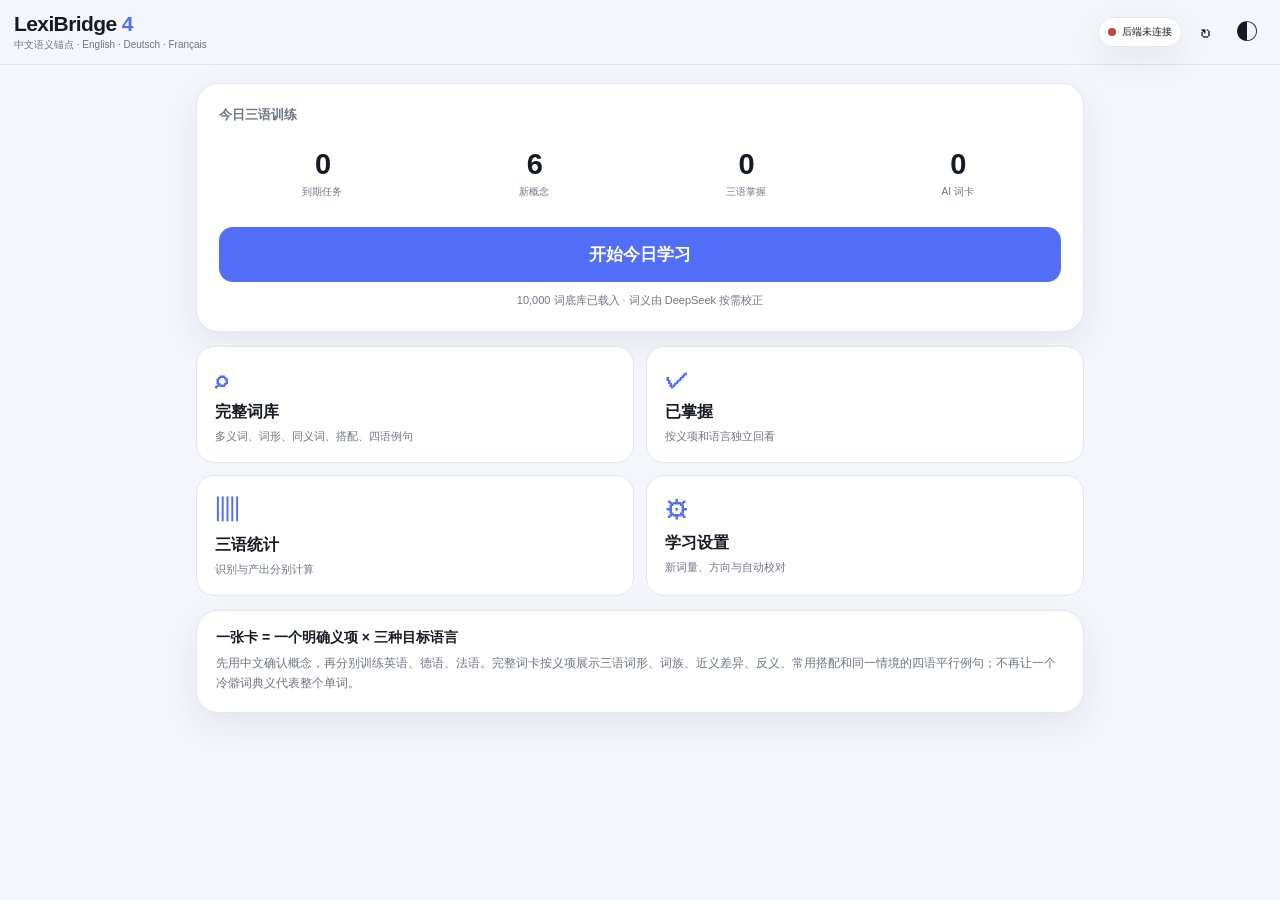
==== commit cb536b21: "Ship quality-first DeepSeek v11 learning experience" ====
--- a/index.html
+++ b/index.html
@@ -10,7 +10,7 @@
 <meta name="format-detection" content="telephone=no">
 <title>LexiBridge 4 · 英德法概念词汇</title>
 <link rel="manifest" href="manifest.webmanifest">
-<link rel="stylesheet" href="styles.css?v=10">
+<link rel="stylesheet" href="styles.css?v=11">
 </head>
 <body>
 <div id="app">
@@ -40,14 +40,14 @@
 
 <section id="statsView" class="view"><div class="sectionHead"><button class="back" data-view="homeView">‹</button><h1>三语学习统计</h1><span></span></div><div id="languageStats" class="languageStats"></div><div class="card chartCard"><h2>未来 7 天到期任务</h2><div id="forecast" class="forecast"></div></div><div class="card listCard"><h2>最近学习</h2><div id="recentList" class="miniList"></div></div></section>
 
-<section id="settingsView" class="view"><div class="sectionHead"><button class="back" data-view="homeView">‹</button><h1>设置</h1><span></span></div><div class="card settings"><h2>间隔学习</h2><label>每天新概念 <input id="dailyNew" type="number" min="0" max="30"></label><label>每天最多到期任务 <input id="reviewCap" type="number" min="10" max="300"></label><label>新词起点 <select id="startBand"><option value="1">完整 10,000</option><option value="2501">从中高级 2,501 开始</option><option value="5001">从学术 5,001 开始</option><option value="8001">从高级 8,001 开始</option></select></label><label>训练语言 <select id="languageMode"><option value="all">英语＋德语＋法语</option><option value="en">只训练英语</option><option value="de">只训练德语</option><option value="fr">只训练法语</option></select></label><label>回忆方向 <select id="directionMode"><option value="adaptive">自适应：先识别、后产出</option><option value="production">中文 → 目标语言</option><option value="recognition">目标语言 → 中文</option><option value="alternate">识别 / 产出轮换</option></select></label><label>掌握成功次数 <input id="masterReps" type="number" min="3" max="20"></label><label>掌握长期间隔（天） <input id="masterDays" type="number" min="14" max="180"></label><label>每页显示 <select id="pageSize"><option value="40">40</option><option value="80">80</option><option value="120">120</option></select></label><label class="toggleLabel"><span>详细义项生成后自动 DeepSeek 二次校对</span><input id="autoReview" type="checkbox"></label><button class="primary full" id="saveSettings">保存设置</button><p class="settingNote">默认用 DeepSeek-V4-Flash 非思考模式降低成本；多义分析与详细义项分两步生成，只为真正打开/学习的义项付费。</p></div><div class="card settings"><h2>数据</h2><button class="secondary full" id="exportBtn">导出学习记录</button><label class="secondary full fileLabel">导入学习记录<input id="importInput" type="file" accept="application/json"></label><button class="danger full" id="resetBtn">清空学习记录</button></div></section>
+<section id="settingsView" class="view"><div class="sectionHead"><button class="back" data-view="homeView">‹</button><h1>设置</h1><span></span></div><div class="card settings"><h2>间隔学习</h2><label>每天新概念 <input id="dailyNew" type="number" min="0" max="30"></label><label>每天最多到期任务 <input id="reviewCap" type="number" min="10" max="300"></label><label>新词起点 <select id="startBand"><option value="1">完整 10,000</option><option value="2501">从中高级 2,501 开始</option><option value="5001">从学术 5,001 开始</option><option value="8001">从高级 8,001 开始</option></select></label><label>训练语言 <select id="languageMode"><option value="all">英语＋德语＋法语</option><option value="en">只训练英语</option><option value="de">只训练德语</option><option value="fr">只训练法语</option></select></label><label>回忆方向 <select id="directionMode"><option value="adaptive">自适应：先识别、后产出</option><option value="production">中文 → 目标语言</option><option value="recognition">目标语言 → 中文</option><option value="alternate">识别 / 产出轮换</option></select></label><label>掌握成功次数 <input id="masterReps" type="number" min="3" max="20"></label><label>掌握长期间隔（天） <input id="masterDays" type="number" min="14" max="180"></label><label>每页显示 <select id="pageSize"><option value="40">40</option><option value="80">80</option><option value="120">120</option></select></label><label class="toggleLabel"><span>详细义项生成后自动 DeepSeek 二次校对</span><input id="autoReview" type="checkbox"></label><button class="primary full" id="saveSettings">保存设置</button><p class="settingNote">V4 Flash 负责低成本义项分析与初稿；V4 Pro 只负责最终词典终审。生成与终审均按义项缓存，只为真正打开或学习的内容付费。</p></div><div class="card settings"><h2>数据</h2><button class="secondary full" id="exportBtn">导出学习记录</button><label class="secondary full fileLabel">导入学习记录<input id="importInput" type="file" accept="application/json"></label><button class="danger full" id="resetBtn">清空学习记录</button></div></section>
 </main>
 
-<div class="dialogBackdrop hidden" id="detailBackdrop"><section class="detailDialog" role="dialog" aria-modal="true"><header class="detailHeader"><button class="iconbtn" id="closeDetail">×</button><div><small>多义项四语学习词卡</small><h1 id="detailWord">—</h1></div><button class="iconbtn" id="favoriteBtn">☆</button></header><div class="detailScroll"><div class="badges" id="detailBadges"></div><div id="detailLoading" class="loaderBox"><span class="spinner"></span><span>DeepSeek 正在分析常用义项…</span></div><div id="detailError" class="errorBox hidden"></div><div id="analysisBox" class="hidden"><div id="wordNotes" class="wordNotes"></div><div id="senseTabs" class="senseTabs"></div><section class="senseHero"><div><small id="senseFreq"></small><h2 id="senseZh">—</h2><p id="senseExplain"></p><p id="senseMeta"></p></div></section><div id="headwordGrid" class="headwordGrid"></div><div id="senseContexts" class="contextChips"></div><div class="senseToolbar"><button class="primary" id="loadSenseBtn">生成此义项完整学习包</button><button class="secondary" id="addSenseStudyBtn">加入此义项复习</button></div><div id="sensePack" class="hidden"><section class="richSection"><div class="blockTitle"><h2>三语词形与语法</h2><span id="auditBadge"></span></div><div id="formsGrid" class="formColumns"></div></section><section class="richSection"><div class="blockTitle"><h2>词族与派生</h2><span>按语义功能四语对照</span></div><div id="familiesTable" class="alignedTable"></div></section><section class="richSection"><div class="blockTitle"><h2>同义 / 近义表达与差异</h2><span>不把近义词硬当同义词</span></div><div id="synonymsTable" class="alignedTable"></div></section><section class="richSection"><div class="blockTitle"><h2>反义 / 对立表达</h2><span>同一语义轴</span></div><div id="antonymsTable" class="alignedTable"></div></section><section class="richSection"><div class="blockTitle"><h2>核心常用搭配</h2><button class="linkButton inline" id="expandCollocationsBtn">继续扩展</button></div><div id="collocationsTable" class="alignedTable"></div></section><section class="richSection"><div class="blockTitle"><h2>四语平行例句</h2><button class="linkButton inline" id="expandExamplesBtn">继续扩展</button></div><div id="examplesDeck" class="exampleDeck"></div></section><section class="richSection"><div class="blockTitle"><h2>易混点与使用限制</h2><button class="linkButton inline" id="reviewPackBtn">DeepSeek 二次校对</button></div><div id="usageNotes" class="noteList"></div></section></div></div><section class="progressPanel"><h2>当前义项学习记录</h2><div id="detailProgress"></div></section></div></section></div>
+<div class="dialogBackdrop hidden" id="detailBackdrop"><section class="detailDialog" role="dialog" aria-modal="true"><header class="detailHeader"><button class="iconbtn" id="closeDetail">×</button><div><small>多义项四语学习词卡</small><h1 id="detailWord">—</h1></div><button class="iconbtn" id="favoriteBtn">☆</button></header><div class="detailScroll"><div class="badges" id="detailBadges"></div><div id="detailLoading" class="loaderBox"><span class="spinner"></span><span>DeepSeek 正在分析常用义项…</span></div><div id="detailError" class="errorBox hidden"></div><div id="analysisBox" class="hidden"><div id="wordNotes" class="wordNotes"></div><div id="senseTabs" class="senseTabs"></div><section class="senseHero"><div><small id="senseFreq"></small><h2 id="senseZh">—</h2><p id="senseExplain"></p><p id="senseMeta"></p></div></section><div id="headwordGrid" class="headwordGrid"></div><div id="senseContexts" class="contextChips"></div><div class="senseToolbar"><button class="primary" id="loadSenseBtn">生成此义项完整学习包</button><button class="secondary" id="addSenseStudyBtn">加入此义项复习</button></div><div id="sensePack" class="hidden"><section class="richSection"><div class="blockTitle"><h2>三语词形与语法</h2><span id="auditBadge"></span></div><div id="formsGrid" class="formColumns"></div></section><section class="richSection"><div class="blockTitle"><h2>词族与派生</h2><span>按语义功能四语对照</span></div><div id="familiesTable" class="alignedTable"></div></section><section class="richSection"><div class="blockTitle"><h2>同义 / 近义表达与差异</h2><span>不把近义词硬当同义词</span></div><div id="synonymsTable" class="alignedTable"></div></section><section class="richSection"><div class="blockTitle"><h2>反义 / 对立表达</h2><span>同一语义轴</span></div><div id="antonymsTable" class="alignedTable"></div></section><section class="richSection"><div class="blockTitle"><h2>高置信度核心搭配</h2><button class="linkButton inline" id="expandCollocationsBtn">继续扩展</button></div><div id="collocationsTable" class="alignedTable"></div></section><section class="richSection"><div class="blockTitle"><h2>四语平行例句</h2><button class="linkButton inline" id="expandExamplesBtn">继续扩展</button></div><div id="examplesDeck" class="exampleDeck"></div></section><section class="richSection"><div class="blockTitle"><h2>易混点与使用限制</h2><button class="linkButton inline" id="reviewPackBtn">DeepSeek 二次校对</button></div><div id="usageNotes" class="noteList"></div></section></div></div><section class="progressPanel"><h2>当前义项学习记录</h2><div id="detailProgress"></div></section></div></section></div>
 <div class="toast" id="toast"></div>
 </div>
-<script src="vocab/meta.js?v=10"></script>
-<script src="vocab/part-00.js?v=10"></script><script src="vocab/part-01.js?v=10"></script><script src="vocab/part-02.js?v=10"></script><script src="vocab/part-03.js?v=10"></script><script src="vocab/part-04.js?v=10"></script><script src="vocab/part-05.js?v=10"></script><script src="vocab/part-06.js?v=10"></script><script src="vocab/part-07.js?v=10"></script><script src="vocab/part-08.js?v=10"></script><script src="vocab/part-09.js?v=10"></script>
-<script src="app.js?v=10"></script>
+<script src="vocab/meta.js?v=11"></script>
+<script src="vocab/part-00.js?v=11"></script><script src="vocab/part-01.js?v=11"></script><script src="vocab/part-02.js?v=11"></script><script src="vocab/part-03.js?v=11"></script><script src="vocab/part-04.js?v=11"></script><script src="vocab/part-05.js?v=11"></script><script src="vocab/part-06.js?v=11"></script><script src="vocab/part-07.js?v=11"></script><script src="vocab/part-08.js?v=11"></script><script src="vocab/part-09.js?v=11"></script>
+<script src="app.js?v=11"></script>
 </body>
 </html>
--- a/styles.css
+++ b/styles.css
@@ -1,76 +1,2 @@
-:root{
-  --bg:#f4f6fb;--panel:#ffffff;--panel2:#f8f9fd;--text:#171a22;--muted:#6d7482;--line:#e2e6ef;
-  --accent:#526df6;--accent2:#edf0ff;--good:#087f5b;--good2:#e6f7f1;--warn:#a66200;--warn2:#fff4d9;
-  --danger:#c93f46;--danger2:#ffecef;--shadow:0 12px 34px rgba(25,34,65,.08);
-  font-family:-apple-system,BlinkMacSystemFont,"SF Pro Text","PingFang SC","Segoe UI",sans-serif;color-scheme:light;
-}
-:root[data-theme=dark]{
-  --bg:#0e1117;--panel:#171b24;--panel2:#111620;--text:#f4f6fb;--muted:#9ba4b4;--line:#2c3443;
-  --accent:#8798ff;--accent2:#222b4e;--good:#61d6ac;--good2:#15372d;--warn:#ffc35b;--warn2:#3a2d16;
-  --danger:#ff8b92;--danger2:#3a2025;--shadow:none;color-scheme:dark;
-}
-*{box-sizing:border-box}html{scroll-behavior:smooth}body{margin:0;background:var(--bg);color:var(--text);min-height:100vh;-webkit-tap-highlight-color:transparent}
-button,input,select{font:inherit}button{cursor:pointer;color:inherit}button:disabled{opacity:.5;cursor:not-allowed}
-.hidden{display:none!important}.srOnly{position:absolute;width:1px;height:1px;padding:0;margin:-1px;overflow:hidden;clip:rect(0,0,0,0);white-space:nowrap;border:0}
-
-.topbar{position:sticky;top:0;z-index:30;padding:calc(12px + env(safe-area-inset-top)) max(14px,env(safe-area-inset-right)) 12px max(14px,env(safe-area-inset-left));display:flex;align-items:center;justify-content:space-between;gap:10px;background:color-mix(in srgb,var(--bg) 88%,transparent);backdrop-filter:blur(22px);-webkit-backdrop-filter:blur(22px);border-bottom:1px solid var(--line)}
-.brandButton{border:0;background:none;text-align:left;padding:0;min-width:0}.brand{display:block;font-size:21px;font-weight:850;letter-spacing:-.6px;white-space:nowrap}.brand b{color:var(--accent)}.subtitle{display:block;font-size:10px;color:var(--muted);margin-top:2px;white-space:nowrap;overflow:hidden;text-overflow:ellipsis}
-.topActions{display:flex;align-items:center;gap:3px;flex-shrink:0}.iconbtn{border:0;background:transparent;font-size:22px;width:38px;height:38px;border-radius:50%}.iconbtn:active{background:var(--accent2)}
-.aiStatusBtn{border:1px solid var(--line);background:var(--panel);border-radius:999px;padding:8px 10px;display:flex;align-items:center;gap:6px;font-size:11px;font-weight:750;box-shadow:var(--shadow)}
-.aiStatusBtn #aiDot{width:8px;height:8px;border-radius:50%;background:var(--muted)}.aiStatusBtn.ready #aiDot{background:var(--good)}.aiStatusBtn.busy #aiDot{background:var(--warn);animation:pulse 1s infinite alternate}@keyframes pulse{to{opacity:.35}}
-
-.view{display:none;max-width:900px;margin:auto;padding:18px 16px calc(36px + env(safe-area-inset-bottom))}.view.active{display:block}
-.card,.wordcard,.resultCard,.detailDialog,.infoDialog{background:var(--panel);border:1px solid var(--line);box-shadow:var(--shadow)}
-.card,.wordcard{border-radius:22px}.hero{padding:22px}.eyebrow{font-size:13px;color:var(--muted);font-weight:750}
-.metricRow{display:grid;grid-template-columns:repeat(4,1fr);gap:5px;margin:17px 0 21px}.metric{border:0;background:transparent;border-radius:14px;padding:7px 2px}.metric:active{background:var(--accent2)}.metric strong{display:block;font-size:29px;letter-spacing:-1.3px}.metric span{font-size:10px;color:var(--muted);line-height:1.25}
-.primary,.secondary,.danger{border:0;border-radius:14px;padding:13px 16px;font-weight:760}.primary{background:var(--accent);color:#fff}.secondary{background:var(--accent2);color:var(--text)}.danger{background:var(--danger2);color:var(--danger)}.big{width:100%;font-size:17px;padding:16px}.compact{padding:10px 13px;white-space:nowrap}.full{width:100%;margin-top:10px}
-.buildState{font-size:11px;color:var(--muted);text-align:center;margin-top:10px;line-height:1.5}
-.grid2{display:grid;grid-template-columns:1fr 1fr;gap:12px;margin:14px 0}.navcard{background:var(--panel);border:1px solid var(--line);border-radius:18px;padding:18px;text-align:left;min-height:112px}.navcard:active{transform:scale(.985)}.navcard b{display:block;font-size:24px;color:var(--accent)}.navcard span{display:block;font-weight:820;margin:9px 0 3px}.navcard small{color:var(--muted);font-size:11px;line-height:1.4}
-.principleCard{padding:18px 19px;display:flex;align-items:center;gap:14px}.principleCard>div{flex:1}.principleCard h2,.chartCard h2,.listCard h2,.settings h2,.richSection h2,.progressPanel h2,.aiHero h2{font-size:14px;margin:0 0 7px}.principleCard p{font-size:12px;color:var(--muted);line-height:1.65;margin:0}
-
-.studyHead,.sectionHead{display:grid;grid-template-columns:52px 1fr 52px;align-items:center;margin-bottom:10px}.studyHead>div,.sectionHead h1{text-align:center}.sectionHead h1{font-size:19px;margin:0}.studyHead small{display:block;color:var(--muted);font-size:11px}.back,.textbtn,.speak{border:0;background:transparent}.back{font-size:38px;text-align:left;padding:0;height:44px}.textbtn{font-size:13px;color:var(--accent);padding:8px 0}
-.progress{height:4px;background:var(--line);border-radius:4px;overflow:hidden;margin-bottom:14px}.progress i{display:block;height:100%;background:var(--accent);transition:.25s}
-.wordcard{padding:24px 20px}.badges{display:flex;gap:7px;flex-wrap:wrap}.badges span,.rank,.statusPill,.sourcePill{font-size:10px;padding:5px 8px;border-radius:999px;background:var(--accent2);color:var(--muted)}.statusPill.good{background:var(--good2);color:var(--good)}.statusPill.warn{background:var(--warn2);color:var(--warn)}
-.cueBlock{text-align:center;margin:23px 0 8px}.cueLabel{font-size:11px;color:var(--muted);font-weight:800;text-transform:uppercase;letter-spacing:.08em}.cueBlock h1{font-size:42px;line-height:1.08;margin:9px 0 5px;letter-spacing:-1.5px;overflow-wrap:anywhere}.cueBlock .speak{font-size:20px}
-.prompt{text-align:center;color:var(--muted);font-size:14px;line-height:1.65;margin:14px auto 24px;max-width:560px}.reveal{display:block;margin:auto;min-width:190px}
-.answerHead{display:flex;align-items:center;justify-content:space-between;gap:12px;margin-top:20px;padding:15px;border:1px solid var(--line);border-radius:16px;background:var(--panel2)}.answerHead small{font-size:9px;color:var(--muted);text-transform:uppercase}.answerHead h2{font-size:27px;margin:3px 0 0;overflow-wrap:anywhere}.speakPill{border:1px solid var(--line);background:var(--panel);border-radius:999px;padding:8px 11px;white-space:nowrap;font-size:11px}
-.meaningGrid{display:grid;grid-template-columns:repeat(4,1fr);gap:8px;margin-top:12px}.meaningBox{border:1px solid var(--line);border-radius:15px;padding:12px;background:var(--panel2);min-width:0}.meaningBox header{display:flex;justify-content:space-between;align-items:center}.meaningBox label{font-size:9px;text-transform:uppercase;color:var(--muted);font-weight:850}.meaningBox p{margin:6px 0 0;font-size:14px;line-height:1.45;overflow-wrap:anywhere}.miniSpeak{border:0;background:transparent;padding:2px 4px;font-size:12px}
-.aiPanel{margin-top:11px}.aiMini{border:1px solid var(--line);border-radius:16px;padding:13px;background:var(--panel2)}.aiMini h3{font-size:13px;margin:0 0 7px}.aiMini p{font-size:12px;color:var(--muted);margin:5px 0;line-height:1.55}.aiMini .loader{display:flex;align-items:center;gap:8px;color:var(--muted)}.spinner{width:16px;height:16px;border:2px solid var(--line);border-top-color:var(--accent);border-radius:50%;animation:spin .75s linear infinite}@keyframes spin{to{transform:rotate(360deg)}}
-.linkButton{border:0;background:none;color:var(--accent);font-size:12px;padding:11px 0;text-align:left}.linkButton.inline{padding:0}
-.rating{display:grid;grid-template-columns:repeat(4,1fr);gap:6px;margin-top:13px}.rating button{border:1px solid var(--line);background:var(--panel2);border-radius:13px;padding:10px 3px}.rating b{display:block;font-size:12px}.rating small{display:block;color:var(--muted);font-size:9px;margin-top:3px}
-
-.searchShell{display:grid;grid-template-columns:24px 1fr 34px;align-items:center;border:1px solid var(--line);border-radius:16px;background:var(--panel);padding:0 8px 0 13px;box-shadow:var(--shadow)}.searchShell>span{color:var(--muted);font-size:20px}.search{width:100%;border:0;background:transparent;color:var(--text);padding:14px 6px;outline:none}.searchShell>button{border:0;background:transparent;color:var(--muted);font-size:22px;height:38px}.searchHelp{margin:7px 3px 0;color:var(--muted);font-size:10px;line-height:1.5}
-.filterScroller{display:flex;gap:7px;overflow:auto;padding:12px 0 9px;scrollbar-width:none}.filterScroller::-webkit-scrollbar{display:none}.chip{white-space:nowrap;border:1px solid var(--line);background:var(--panel);color:var(--muted);border-radius:999px;padding:8px 12px;font-size:12px}.chip.active{background:var(--accent);color:#fff;border-color:var(--accent)}
-.filterRow{display:grid;grid-template-columns:repeat(3,1fr);gap:8px}.filterRow label{font-size:9px;color:var(--muted)}.filterRow select{display:block;width:100%;margin-top:4px;border:1px solid var(--line);background:var(--panel);color:var(--text);border-radius:11px;padding:9px 7px;font-size:11px}
-.resultMeta{display:flex;align-items:center;justify-content:space-between;gap:12px;margin:14px 2px 8px;color:var(--muted);font-size:11px}.results{display:grid;gap:9px}.resultCard{width:100%;border-radius:18px;padding:14px 15px;text-align:left;display:grid;grid-template-columns:minmax(0,1fr) minmax(0,1.25fr);gap:12px}.resultCard:active{transform:scale(.992)}.resultTop{min-width:0}.resultTitle{display:flex;align-items:center;gap:7px;min-width:0}.resultTitle strong{font-size:19px;overflow:hidden;text-overflow:ellipsis;white-space:nowrap}.resultMetaLine{display:flex;gap:5px;flex-wrap:wrap;margin-top:6px;color:var(--muted);font-size:10px}.langs{display:grid;gap:5px;font-size:12px;align-content:center;min-width:0}.langs span{overflow:hidden;text-overflow:ellipsis;white-space:nowrap}.taskBars{display:grid;grid-template-columns:repeat(3,1fr);gap:4px;margin-top:8px}.taskBars span{height:4px;border-radius:4px;background:var(--line)}.taskBars span.done{background:var(--good)}.taskBars span.learn{background:var(--accent)}.richMark{color:var(--accent);font-size:13px}.empty{text-align:center;color:var(--muted);padding:42px 10px}
-.pager{display:grid;grid-template-columns:1fr auto 1fr;align-items:center;gap:10px;margin:14px 0 22px}.pager .secondary:first-child{justify-self:start}.pager .secondary:last-child{justify-self:end}.pageInfo{border:0;background:transparent;color:var(--muted);font-size:12px;padding:10px}.pager .secondary{padding:10px 14px;font-size:12px}
-
-.languageStats{display:grid;grid-template-columns:repeat(3,1fr);gap:10px;margin-bottom:12px}.langStat{padding:18px;border-radius:18px}.langStat header{display:flex;align-items:center;justify-content:space-between}.langStat h2{font-size:15px;margin:0}.langStat .langCode{font-size:10px;color:var(--muted)}.langNumbers{display:grid;grid-template-columns:1fr 1fr;gap:7px;margin-top:12px}.langNumbers div{background:var(--panel2);border-radius:11px;padding:9px;text-align:center}.langNumbers b{display:block;font-size:22px}.langNumbers span{font-size:9px;color:var(--muted)}
-.chartCard,.listCard{padding:18px;margin-bottom:12px}.forecast{height:180px;display:grid;grid-template-columns:repeat(7,1fr);gap:7px;align-items:end}.forecast div{height:150px;display:flex;flex-direction:column;justify-content:flex-end;align-items:center;gap:4px}.forecast i{width:70%;background:var(--accent);border-radius:8px 8px 3px 3px;min-height:5px}.forecast b{font-size:10px}.forecast span{font-size:9px;color:var(--muted)}.miniList{display:grid;gap:1px}.miniItem{border:0;background:transparent;padding:11px 0;border-bottom:1px solid var(--line);display:flex;justify-content:space-between;align-items:center;text-align:left}.miniItem:last-child{border-bottom:0}.miniItem b{font-size:14px}.miniItem span{font-size:10px;color:var(--muted)}
-
-.settings{padding:18px;margin-bottom:12px}.settings>label:not(.fileLabel):not(.toggleLabel){display:flex;align-items:center;justify-content:space-between;gap:12px;padding:11px 0;border-bottom:1px solid var(--line);font-size:13px}.settings input[type=number],.settings select{max-width:190px;border:1px solid var(--line);background:var(--panel2);color:var(--text);border-radius:9px;padding:8px}.toggleLabel{display:flex;align-items:center;justify-content:space-between;gap:12px;padding:11px 0;border-bottom:1px solid var(--line);font-size:13px}.toggleLabel input{width:20px;height:20px;accent-color:var(--accent)}.settingNote,.aiDisclosure{margin:0;color:var(--muted);font-size:12px;line-height:1.65}.aiDisclosure{margin-top:12px}.fileLabel{display:block;text-align:center;position:relative}.fileLabel input{position:absolute;opacity:0;inset:0;width:100%}
-
-.dialogBackdrop,.infoBackdrop{position:fixed;inset:0;z-index:90;background:rgba(6,9,16,.56);display:flex;align-items:flex-end;justify-content:center;padding-top:env(safe-area-inset-top)}.detailDialog{width:min(860px,100%);height:min(94vh,1000px);border-radius:26px 26px 0 0;overflow:hidden;display:flex;flex-direction:column}.detailHeader{display:grid;grid-template-columns:48px 1fr 48px;align-items:center;padding:12px 12px 10px;border-bottom:1px solid var(--line);background:var(--panel)}.detailHeader>div{text-align:center}.detailHeader small{color:var(--muted);font-size:9px}.detailHeader h1{font-size:25px;margin:1px 0 0;overflow-wrap:anywhere}.detailScroll{overflow:auto;padding:15px 16px calc(26px + env(safe-area-inset-bottom))}.detailActions{display:flex;gap:7px;overflow:auto;margin:12px 0}
-.aiHero{border:1px solid var(--line);border-radius:17px;padding:14px;margin-top:13px;display:flex;align-items:center;gap:12px;background:linear-gradient(135deg,var(--accent2),var(--panel2))}.aiHero>div{flex:1}.aiHero p{font-size:11px;color:var(--muted);line-height:1.5;margin:0}
-.richSection,.progressPanel{border:1px solid var(--line);border-radius:17px;padding:14px;margin-top:11px}.blockTitle{display:flex;align-items:center;justify-content:space-between;gap:8px}.blockTitle h2{margin:0}.blockTitle>span{font-size:9px;color:var(--muted)}
-.formColumns{display:grid;grid-template-columns:repeat(3,1fr);gap:8px;margin-top:10px}.formCard{background:var(--panel2);border-radius:13px;padding:11px;min-width:0}.formCard h3{font-size:13px;margin:0 0 5px}.formCard p{font-size:11px;color:var(--muted);line-height:1.55;margin:5px 0}.formCard b{color:var(--text)}
-.alignedTable{display:grid;gap:9px;margin-top:10px}.alignedRow{border:1px solid var(--line);border-radius:13px;padding:11px;background:var(--panel2)}.alignedRowHeader{display:flex;align-items:flex-start;justify-content:space-between;gap:8px;margin-bottom:7px}.alignedRowHeader b{font-size:12px}.alignedRowHeader span{font-size:9px;color:var(--muted);text-align:right}.alignedCells{display:grid;grid-template-columns:repeat(4,1fr);gap:6px}.alignedCell{min-width:0}.alignedCell small{display:block;color:var(--accent);font-size:8px;font-weight:800;margin-bottom:3px}.alignedCell span{display:block;font-size:12px;line-height:1.45;overflow-wrap:anywhere}
-.exampleDeck{display:grid;gap:10px;margin-top:10px}.exampleCard{border:1px solid var(--line);border-radius:14px;padding:12px;background:var(--panel2)}.exampleCard h3{font-size:11px;margin:0 0 8px;color:var(--muted)}.exampleLine{display:grid;grid-template-columns:28px 1fr;gap:7px;font-size:12px;line-height:1.55;margin:5px 0}.exampleLine b{font-size:9px;color:var(--accent);padding-top:2px}.noteList{display:grid;gap:8px;margin-top:10px}.noteItem{background:var(--panel2);border-radius:12px;padding:10px;font-size:12px;line-height:1.55}.noteItem b{display:block;font-size:10px;color:var(--accent);margin-bottom:3px}.packActions{display:grid;grid-template-columns:repeat(3,1fr);gap:8px;margin-top:12px}.packActions button{font-size:11px;padding:10px}
-.progressFacts{display:grid;grid-template-columns:repeat(3,1fr);gap:8px;margin-top:9px}.trackFact{background:var(--panel2);border-radius:12px;padding:10px}.trackFact header{display:flex;align-items:center;justify-content:space-between}.trackFact header b{font-size:13px}.trackFact header span{font-size:9px;color:var(--muted)}.trackFact p{font-size:10px;color:var(--muted);margin:6px 0 0;line-height:1.5}
-.dialogButtons{display:grid;grid-template-columns:1fr 1fr;gap:8px;margin-top:12px}.dialogButtons .danger{grid-column:1/-1}
-
-.infoBackdrop{align-items:center;padding:20px}.infoDialog{width:min(560px,100%);border-radius:24px;padding:22px;position:relative}.infoDialog h2{font-size:20px;margin:0 0 12px}.infoDialog p,.infoDialog li{font-size:13px;line-height:1.7;color:var(--muted)}.infoDialog ol{padding-left:20px}.infoClose{position:absolute;right:8px;top:8px}
-.toast{position:fixed;left:50%;bottom:calc(24px + env(safe-area-inset-bottom));transform:translate(-50%,20px);background:#111827;color:#fff;padding:10px 15px;border-radius:999px;font-size:12px;opacity:0;pointer-events:none;transition:.2s;z-index:140;max-width:92%;text-align:center}.toast.show{opacity:1;transform:translate(-50%,0)}
-
-@media(min-width:760px){.dialogBackdrop{align-items:center;padding:20px}.detailDialog{border-radius:26px;height:min(90vh,900px)}}
-@media(max-width:680px){
-  .view{padding-left:12px;padding-right:12px}.hero{padding:20px 15px}.wordcard{padding:20px 14px}.cueBlock h1{font-size:36px}
-  .meaningGrid{grid-template-columns:1fr 1fr}.resultCard{grid-template-columns:1fr}.languageStats{grid-template-columns:1fr}.formColumns{grid-template-columns:1fr}
-  .alignedCells{grid-template-columns:1fr 1fr}.principleCard{align-items:flex-start;flex-direction:column}.principleCard .compact{width:100%}
-}
-@media(max-width:470px){
-  .brand{font-size:19px}.subtitle{max-width:180px}.aiStatusBtn{padding:7px 9px}.aiStatusBtn #aiBtnText{display:none}
-  .metricRow{gap:2px}.metric strong{font-size:25px}.metric span{font-size:9px}.grid2{gap:9px}.navcard{padding:15px;min-height:105px}
-  .filterRow{grid-template-columns:1fr 1fr}.filterRow label:last-child{grid-column:1/-1}.alignedCells{grid-template-columns:1fr}.rating{gap:4px}.rating button{padding:9px 1px}
-  .packActions{grid-template-columns:1fr}.dialogButtons{grid-template-columns:1fr}.dialogButtons .danger{grid-column:auto}
-}
+:root{--bg:#f4f6fb;--panel:#fff;--panel2:#f8f9fd;--text:#171a22;--muted:#6d7482;--line:#e2e6ef;--accent:#526df6;--accent2:#edf0ff;--good:#087f5b;--good2:#e6f7f1;--warn:#a66200;--warn2:#fff4d9;--danger:#c93f46;--danger2:#ffecef;--shadow:0 12px 34px rgba(25,34,65,.08);font-family:-apple-system,BlinkMacSystemFont,"SF Pro Text","PingFang SC","Segoe UI",sans-serif;color-scheme:light}:root[data-theme=dark]{--bg:#0e1117;--panel:#171b24;--panel2:#111620;--text:#f4f6fb;--muted:#9ba4b4;--line:#2c3443;--accent:#8798ff;--accent2:#222b4e;--good:#61d6ac;--good2:#15372d;--warn:#ffc35b;--warn2:#3a2d16;--danger:#ff8b92;--danger2:#3a2025;--shadow:none;color-scheme:dark}*{box-sizing:border-box}html{scroll-behavior:smooth}body{margin:0;background:var(--bg);color:var(--text);min-height:100vh;-webkit-tap-highlight-color:transparent}button,input,select{font:inherit}button{cursor:pointer;color:inherit}button:disabled{opacity:.48;cursor:not-allowed}.hidden{display:none!important}.muted{color:var(--muted)}.topbar{position:sticky;top:0;z-index:30;padding:calc(12px + env(safe-area-inset-top)) max(14px,env(safe-area-inset-right)) 12px max(14px,env(safe-area-inset-left));display:flex;align-items:center;justify-content:space-between;gap:10px;background:color-mix(in srgb,var(--bg) 88%,transparent);backdrop-filter:blur(22px);-webkit-backdrop-filter:blur(22px);border-bottom:1px solid var(--line)}.brandButton{border:0;background:none;text-align:left;padding:0;min-width:0}.brand{display:block;font-size:21px;font-weight:850;letter-spacing:-.6px;white-space:nowrap}.brand b{color:var(--accent)}.subtitle{display:block;font-size:10px;color:var(--muted);margin-top:2px;white-space:nowrap;overflow:hidden;text-overflow:ellipsis}.topActions{display:flex;align-items:center;gap:4px;flex-shrink:0}.iconbtn{border:0;background:transparent;font-size:22px;width:38px;height:38px;border-radius:50%}.backendPill{border:1px solid var(--line);background:var(--panel);border-radius:999px;padding:7px 9px;display:flex;align-items:center;gap:6px;font-size:10px;box-shadow:var(--shadow)}.backendPill i{width:8px;height:8px;border-radius:50%;background:var(--muted)}.backendPill.ready i{background:var(--good)}.backendPill.bad i{background:var(--danger)}.view{display:none;max-width:920px;margin:auto;padding:18px 16px calc(36px + env(safe-area-inset-bottom))}.view.active{display:block}.card,.wordcard,.resultCard,.detailDialog{background:var(--panel);border:1px solid var(--line);box-shadow:var(--shadow)}.card,.wordcard{border-radius:22px}.hero{padding:22px}.eyebrow{font-size:13px;color:var(--muted);font-weight:750}.metricRow{display:grid;grid-template-columns:repeat(4,1fr);gap:5px;margin:17px 0 21px}.metric{border:0;background:transparent;border-radius:14px;padding:7px 2px}.metric:active{background:var(--accent2)}.metric strong{display:block;font-size:29px;letter-spacing:-1.3px}.metric span{font-size:10px;color:var(--muted);line-height:1.25}.primary,.secondary,.danger{border:0;border-radius:14px;padding:13px 16px;font-weight:760}.primary{background:var(--accent);color:#fff}.secondary{background:var(--accent2);color:var(--text)}.danger{background:var(--danger2);color:var(--danger)}.big{width:100%;font-size:17px;padding:16px}.full{width:100%;margin-top:10px}.buildState{font-size:11px;color:var(--muted);text-align:center;margin-top:10px;line-height:1.5}.grid2{display:grid;grid-template-columns:1fr 1fr;gap:12px;margin:14px 0}.navcard{background:var(--panel);border:1px solid var(--line);border-radius:18px;padding:18px;text-align:left;min-height:112px}.navcard:active{transform:scale(.985)}.navcard b{display:block;font-size:24px;color:var(--accent)}.navcard span{display:block;font-weight:820;margin:9px 0 3px}.navcard small{color:var(--muted);font-size:11px;line-height:1.4}.principleCard{padding:18px 19px}.principleCard h2,.chartCard h2,.listCard h2,.settings h2,.richSection h2,.progressPanel h2{font-size:14px;margin:0 0 7px}.principleCard p,.settingNote{font-size:12px;color:var(--muted);line-height:1.65;margin:0}.studyHead,.sectionHead{display:grid;grid-template-columns:52px 1fr 52px;align-items:center;margin-bottom:10px}.studyHead>div,.sectionHead h1{text-align:center}.sectionHead h1{font-size:19px;margin:0}.studyHead small{display:block;color:var(--muted);font-size:11px}.back,.textbtn,.speak{border:0;background:transparent}.back{font-size:38px;text-align:left;padding:0;height:44px}.textbtn{font-size:13px;color:var(--accent);padding:8px 0}.progress{height:4px;background:var(--line);border-radius:4px;overflow:hidden;margin-bottom:14px}.progress i{display:block;height:100%;background:var(--accent);transition:.25s}.wordcard{padding:24px 20px}.badges{display:flex;gap:7px;flex-wrap:wrap}.badges span,.rank{font-size:10px;padding:5px 8px;border-radius:999px;background:var(--accent2);color:var(--muted)}.cueBlock{text-align:center;margin:23px 0 8px}.cueBlock small{font-size:11px;color:var(--muted);font-weight:800;text-transform:uppercase;letter-spacing:.08em}.cueBlock h1{font-size:42px;line-height:1.08;margin:9px 0 5px;letter-spacing:-1.5px;overflow-wrap:anywhere}.speak{font-size:20px}.prompt{text-align:center;color:var(--muted);font-size:14px;line-height:1.65;margin:14px auto 24px;max-width:560px}.reveal{display:block;margin:auto;min-width:190px}.loaderBox{border:1px solid var(--line);border-radius:14px;padding:13px;background:var(--panel2);display:flex;align-items:center;justify-content:center;gap:9px;color:var(--muted);font-size:12px}.spinner{width:16px;height:16px;border:2px solid var(--line);border-top-color:var(--accent);border-radius:50%;animation:spin .75s linear infinite}@keyframes spin{to{transform:rotate(360deg)}}.answerHead{display:flex;align-items:center;justify-content:space-between;gap:12px;margin-top:20px;padding:15px;border:1px solid var(--line);border-radius:16px;background:var(--panel2)}.answerHead small{font-size:9px;color:var(--muted)}.answerHead h2{font-size:27px;margin:3px 0 0}.speakPill{border:1px solid var(--line);background:var(--panel);border-radius:999px;padding:8px 11px;white-space:nowrap;font-size:11px}.studySense{margin-top:10px;padding:13px;border:1px solid var(--line);border-radius:15px}.studySense small{color:var(--muted);font-size:9px}.studySense b{display:block;font-size:18px;margin:4px 0}.studySense p{margin:0;color:var(--muted);font-size:12px;line-height:1.6}.studyPreview{margin-top:10px}.miniPreview{border:1px solid var(--line);border-radius:15px;padding:12px;background:var(--panel2)}.miniPreview p{margin:6px 0;font-size:12px;line-height:1.55}.miniPreview span{color:var(--muted)}.linkButton{border:0;background:none;color:var(--accent);font-size:12px;padding:11px 0;text-align:left}.linkButton.inline{padding:0}.rating{display:grid;grid-template-columns:repeat(4,1fr);gap:6px;margin-top:13px}.rating button{border:1px solid var(--line);background:var(--panel2);border-radius:13px;padding:10px 3px}.rating b{display:block;font-size:12px}.rating small{display:block;color:var(--muted);font-size:9px;margin-top:3px}.searchShell{display:grid;grid-template-columns:24px 1fr 34px;align-items:center;border:1px solid var(--line);border-radius:16px;background:var(--panel);padding:0 8px 0 13px;box-shadow:var(--shadow)}.searchShell>span{color:var(--muted);font-size:20px}.search{width:100%;border:0;background:transparent;color:var(--text);padding:14px 6px;outline:none}.searchShell>button{border:0;background:transparent;color:var(--muted);font-size:22px;height:38px}.searchHelp{margin:7px 3px 0;color:var(--muted);font-size:10px;line-height:1.5}.filterScroller{display:flex;gap:7px;overflow:auto;padding:12px 0 9px;scrollbar-width:none}.chip{white-space:nowrap;border:1px solid var(--line);background:var(--panel);color:var(--muted);border-radius:999px;padding:8px 12px;font-size:12px}.chip.active{background:var(--accent);color:#fff;border-color:var(--accent)}.filterRow{display:grid;grid-template-columns:repeat(3,1fr);gap:8px}.filterRow label{font-size:9px;color:var(--muted)}.filterRow select{display:block;width:100%;margin-top:4px;border:1px solid var(--line);background:var(--panel);color:var(--text);border-radius:11px;padding:9px 7px;font-size:11px}.resultMeta{display:flex;align-items:center;justify-content:space-between;gap:12px;margin:14px 2px 8px;color:var(--muted);font-size:11px}.results{display:grid;gap:9px}.resultCard{width:100%;border-radius:18px;padding:14px 15px;text-align:left;display:grid;grid-template-columns:minmax(0,1fr) minmax(0,1.2fr);gap:12px}.resultCard strong{font-size:19px;margin-left:6px}.resultCard small{display:block;color:var(--muted);font-size:10px;margin-top:6px}.langs{display:grid;gap:4px;font-size:12px;align-content:center}.langs span{overflow:hidden;text-overflow:ellipsis;white-space:nowrap}.directLookup{width:100%;border:1px dashed var(--accent);background:var(--accent2);border-radius:16px;padding:14px;text-align:left;margin-bottom:9px}.directLookup b,.directLookup span{display:block}.directLookup span{font-size:10px;color:var(--muted);margin-top:4px}.empty{text-align:center;color:var(--muted);padding:36px 10px}.empty.small{padding:18px}.pager{display:grid;grid-template-columns:1fr auto 1fr;align-items:center;gap:10px;margin:14px 0 22px}.pager .secondary:first-child{justify-self:start}.pager .secondary:last-child{justify-self:end}.pageInfo{border:0;background:transparent;color:var(--muted);font-size:12px;padding:10px}.languageStats{display:grid;grid-template-columns:repeat(3,1fr);gap:10px;margin-bottom:12px}.langStat{padding:18px;border-radius:18px;display:grid;grid-template-columns:repeat(3,1fr);gap:8px}.langStat header{grid-column:1/-1;display:flex;justify-content:space-between;align-items:center}.langStat h2{font-size:15px;margin:0}.langStat>div{text-align:center;background:var(--panel2);border-radius:11px;padding:9px}.langStat b{display:block;font-size:21px}.langStat small{font-size:9px;color:var(--muted)}.chartCard,.listCard{padding:18px;margin-bottom:12px}.forecast{height:180px;display:grid;grid-template-columns:repeat(7,1fr);gap:7px;align-items:end}.forecast div{height:150px;display:flex;flex-direction:column;justify-content:flex-end;align-items:center;gap:4px}.forecast i{width:70%;background:var(--accent);border-radius:8px 8px 3px 3px;min-height:5px}.forecast b{font-size:10px}.forecast span{font-size:9px;color:var(--muted)}.miniList{display:grid}.miniItem{border:0;background:transparent;padding:11px 0;border-bottom:1px solid var(--line);display:flex;justify-content:space-between;text-align:left}.miniItem span{font-size:10px;color:var(--muted)}.settings{padding:18px;margin-bottom:12px}.settings>label:not(.fileLabel):not(.toggleLabel){display:flex;align-items:center;justify-content:space-between;gap:12px;padding:11px 0;border-bottom:1px solid var(--line);font-size:13px}.settings input[type=number],.settings select{max-width:190px;border:1px solid var(--line);background:var(--panel2);color:var(--text);border-radius:9px;padding:8px}.toggleLabel{display:flex;align-items:center;justify-content:space-between;gap:12px;padding:11px 0;border-bottom:1px solid var(--line);font-size:13px}.toggleLabel input{width:20px;height:20px;accent-color:var(--accent)}.fileLabel{display:block;text-align:center;position:relative}.fileLabel input{position:absolute;opacity:0;inset:0;width:100%}.dialogBackdrop{position:fixed;inset:0;z-index:90;background:rgba(6,9,16,.55);display:flex;align-items:flex-end;justify-content:center;padding-top:env(safe-area-inset-top)}.detailDialog{width:min(840px,100%);height:min(94vh,980px);border-radius:26px 26px 0 0;overflow:hidden;display:flex;flex-direction:column}.detailHeader{display:grid;grid-template-columns:48px 1fr 48px;align-items:center;padding:11px 12px;border-bottom:1px solid var(--line);background:var(--panel)}.detailHeader>div{text-align:center}.detailHeader small{font-size:9px;color:var(--muted)}.detailHeader h1{font-size:24px;margin:1px 0}.detailScroll{overflow:auto;padding:15px 16px calc(28px + env(safe-area-inset-bottom))}.errorBox{border:1px solid var(--danger);background:var(--danger2);border-radius:16px;padding:14px}.errorBox p{font-size:12px}.wordNotes{font-size:11px;color:var(--muted);line-height:1.6;margin:10px 0}.senseTabs{display:flex;gap:8px;overflow:auto;padding:6px 0 10px}.senseTab{min-width:150px;border:1px solid var(--line);background:var(--panel2);border-radius:15px;padding:10px;text-align:left}.senseTab.active{border-color:var(--accent);background:var(--accent2)}.senseTab b{display:inline-grid;place-items:center;width:20px;height:20px;border-radius:50%;background:var(--accent);color:#fff;font-size:10px}.senseTab span,.senseTab small{display:block}.senseTab span{font-weight:800;margin-top:5px}.senseTab small{color:var(--muted);font-size:9px;margin-top:2px}.senseHero{border:1px solid var(--line);border-radius:18px;padding:15px;background:var(--panel2)}.senseHero small{color:var(--accent);font-weight:800}.senseHero h2{font-size:23px;margin:5px 0}.senseHero p{font-size:12px;color:var(--muted);line-height:1.65;margin:5px 0}.headwordGrid{display:grid;grid-template-columns:repeat(3,1fr);gap:9px;margin-top:10px}.headword{position:relative;border:1px solid var(--line);border-radius:16px;padding:13px;background:var(--panel)}.headword small{font-size:9px;color:var(--muted)}.headword b{display:block;font-size:18px;margin:4px 0}.headword p,.headword em{display:block;font-size:10px;color:var(--muted);font-style:normal;line-height:1.45;margin:4px 0}.headword .miniSpeak{position:absolute;right:7px;top:7px;border:0;background:transparent}.contextChips{display:flex;gap:6px;overflow:auto;padding:10px 0}.contextChips span{white-space:nowrap;border-radius:999px;background:var(--accent2);padding:7px 10px;font-size:10px;color:var(--muted)}.senseToolbar{display:grid;grid-template-columns:1fr 1fr;gap:8px;margin:4px 0 10px}.richSection,.progressPanel{border:1px solid var(--line);border-radius:17px;padding:14px;margin-top:11px}.blockTitle{display:flex;justify-content:space-between;align-items:center;gap:8px}.blockTitle span{font-size:9px;color:var(--muted)}.formColumns{display:grid;grid-template-columns:repeat(3,1fr);gap:8px;margin-top:10px}.formCol{border:1px solid var(--line);border-radius:14px;padding:11px;background:var(--panel2)}.formCol h3{font-size:11px;color:var(--accent);margin:0 0 6px}.formCol>b{font-size:16px}.grammar{font-size:10px;color:var(--muted)}.formCol p{margin:6px 0;padding-top:5px;border-top:1px solid var(--line)}.formCol p small,.formCol p span,.formCol p em{display:block}.formCol p small,.formCol p em{font-size:9px;color:var(--muted);font-style:normal}.alignedTable{margin-top:10px;overflow:auto}.alignedHeader,.alignedRow{display:grid;grid-template-columns:1.2fr 1fr 1fr 1fr;gap:7px;min-width:620px}.alignedHeader{font-size:9px;color:var(--muted);padding:0 8px 6px}.alignedRow{border-top:1px solid var(--line);padding:9px 8px;font-size:11px;line-height:1.5}.alignedRow div b,.alignedRow div span,.alignedRow div em{display:block}.alignedRow div b{font-size:11px}.alignedRow div span,.alignedRow div em{font-size:10px;color:var(--muted);font-style:normal}.alignedRow small{grid-column:1/-1;color:var(--muted);font-size:9px}.exampleDeck{display:grid;gap:9px;margin-top:10px}.exampleCard{border:1px solid var(--line);border-radius:14px;padding:11px;background:var(--panel2)}.exampleCard header{display:flex;justify-content:space-between;gap:8px}.exampleCard header b{font-size:11px}.exampleCard header span{font-size:9px;color:var(--muted)}.exampleCard p{display:grid;grid-template-columns:28px 1fr;gap:7px;margin:7px 0;font-size:11px;line-height:1.55}.exampleCard p b{color:var(--accent)}.noteList p{font-size:11px;line-height:1.6;border-bottom:1px solid var(--line);padding:8px 0;margin:0}.noteList p:last-child{border-bottom:0}.trackRow{display:grid;grid-template-columns:38px 1fr auto;gap:8px;align-items:center;padding:8px 0;border-bottom:1px solid var(--line)}.trackRow:last-child{border-bottom:0}.trackRow b{color:var(--accent)}.trackRow span{font-size:11px}.trackRow small{font-size:9px;color:var(--muted)}.toast{position:fixed;left:50%;bottom:calc(24px + env(safe-area-inset-bottom));transform:translate(-50%,20px);background:#111827;color:#fff;padding:10px 15px;border-radius:999px;font-size:12px;opacity:0;pointer-events:none;transition:.2s;z-index:120;max-width:92%;text-align:center}.toast.show{opacity:1;transform:translate(-50%,0)}@media(min-width:760px){.dialogBackdrop{align-items:center;padding:20px}.detailDialog{border-radius:26px;height:min(90vh,920px)}}@media(max-width:620px){.view{padding-left:12px;padding-right:12px}.metric strong{font-size:25px}.metric span{font-size:9px}.wordcard{padding:20px 14px}.cueBlock h1{font-size:36px}.resultCard{grid-template-columns:1fr}.headwordGrid,.formColumns{grid-template-columns:1fr}.languageStats{grid-template-columns:1fr}.alignedHeader,.alignedRow{min-width:560px}.senseToolbar{grid-template-columns:1fr}.topbar{align-items:flex-start}.backendPill span{display:none}.backendPill{padding:9px}.subtitle{max-width:230px}}
+.mediumEvidence{margin-top:10px;border-top:1px dashed var(--line);padding-top:9px}.mediumEvidence summary{cursor:pointer;color:var(--muted);font-size:10px;line-height:1.5}.mediumEvidence[open] summary{margin-bottom:8px}
